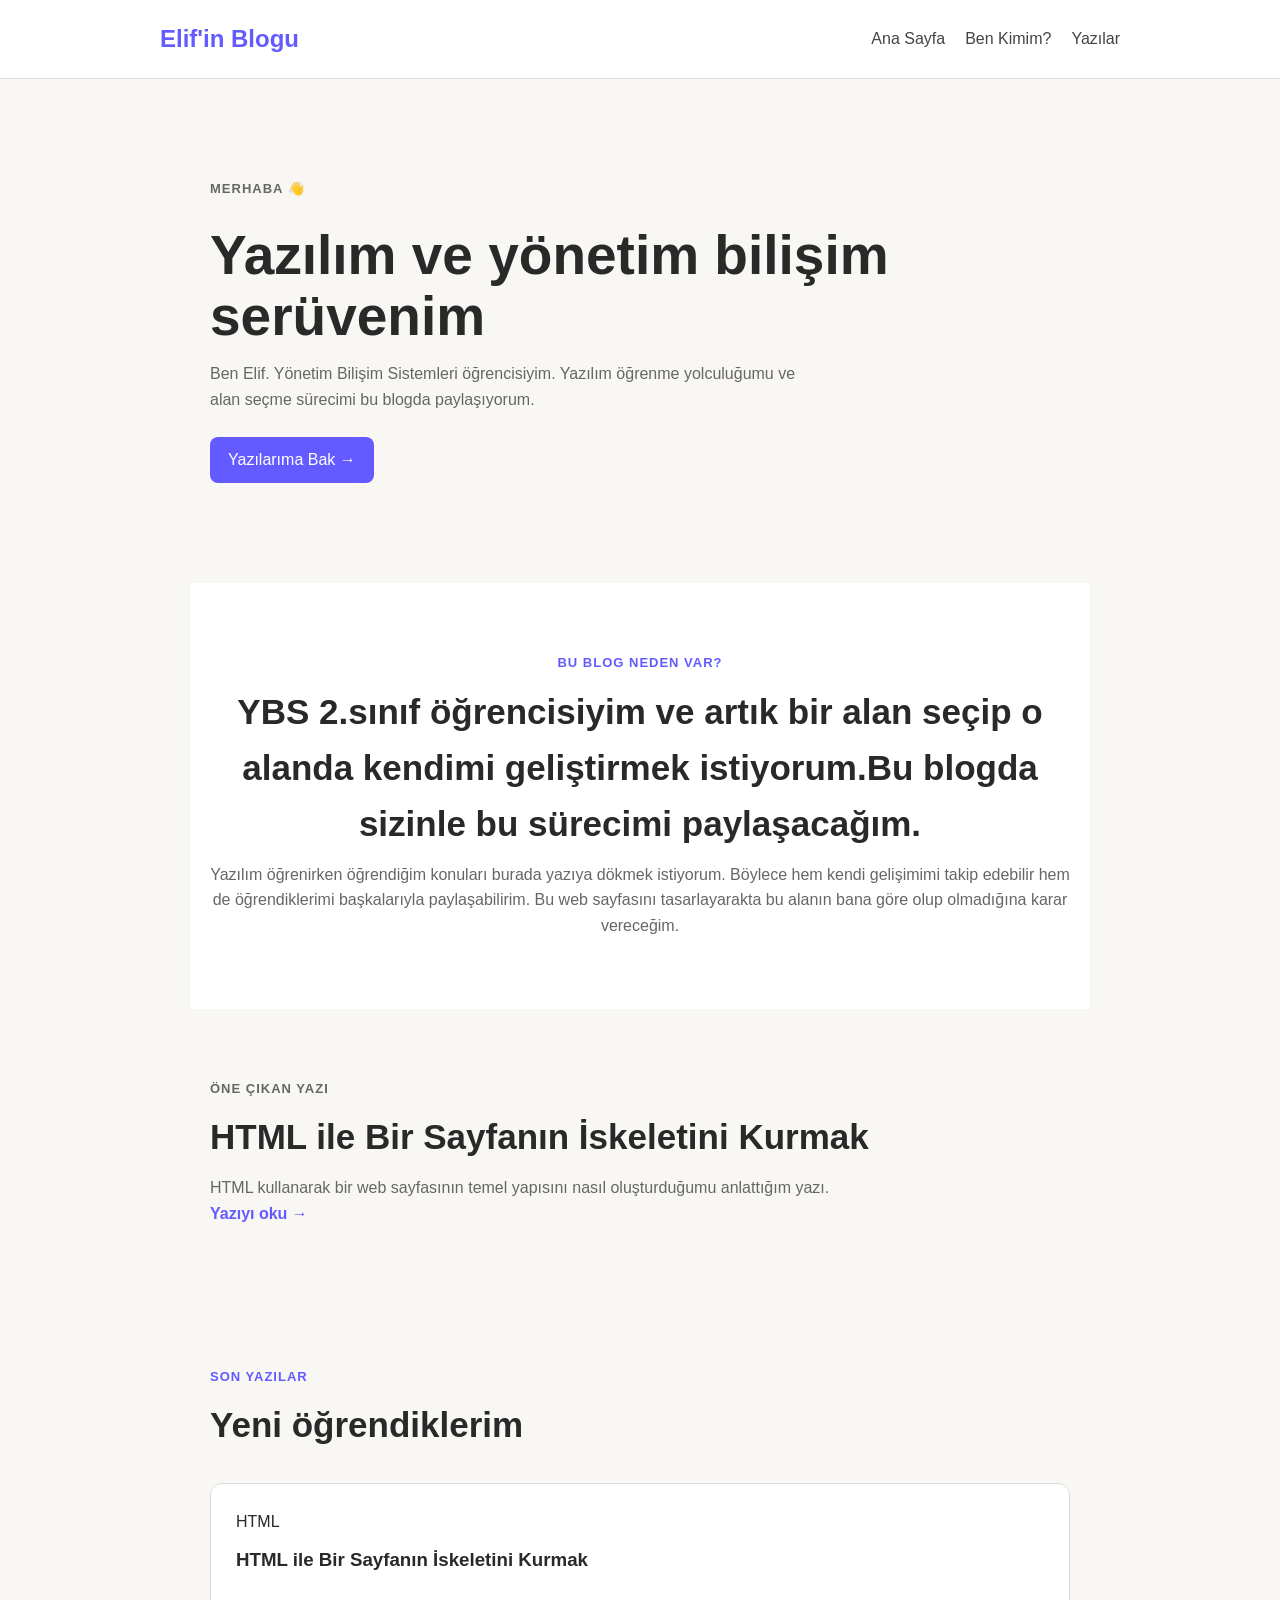
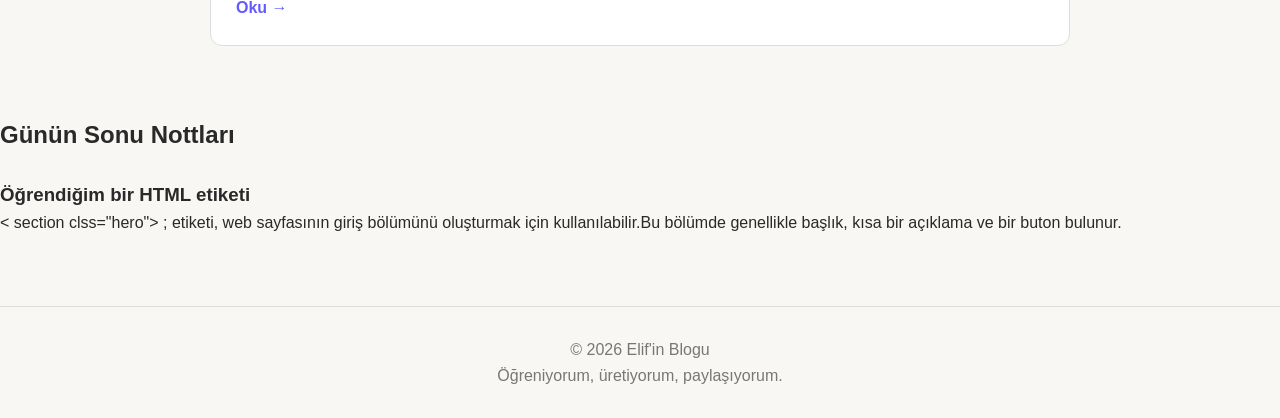
==== index.html @ c8208720 "Blog guncel" ====
<!DOCTYPE html>
<html lang="tr">

<head>
    <meta charset="UTF-8">
    <meta name="viewport" content="width=device-width, initial-scale=1.0">

    <title>Elif'in Blogu</title>

    <link rel="stylesheet" href="style.css">
</head>

<body>

    <header>
        <nav>
            <h2>Elif'in Blogu</h2>

            <div class="menu">
                <a href="index.html">Ana Sayfa</a>
                <a href="hakkimda.html">Ben Kimim?</a>
                <a href="yazilar.html">Yazılar</a>
            </div>
        </nav>
    </header>


    <main>

        <!-- Giriş bölümü -->

        <section class="hero">

            <p class="etiket">MERHABA 👋</p>

            <h1>
                Yazılım ve yönetim bilişim <br>
                serüvenim
                
            </h1>

            <p>
                Ben Elif. Yönetim Bilişim Sistemleri öğrencisiyim.
                Yazılım öğrenme yolculuğumu ve alan seçme sürecimi bu blogda paylaşıyorum.
            </p>

            <a class="buton" href="yazilar.html">
                Yazılarıma Bak →
            </a>

        </section>


        <!-- Blogun amacı -->

        <section class="amac">

            <p class="etiket">BU BLOG NEDEN VAR?</p>

            <h2>YBS 2.sınıf öğrencisiyim ve artık bir alan seçip o alanda kendimi geliştirmek istiyorum.Bu blogda sizinle bu sürecimi paylaşacağım.</h2>

            <p>
                Yazılım öğrenirken öğrendiğim konuları burada
                yazıya dökmek istiyorum. Böylece hem kendi
                gelişimimi takip edebilir hem de öğrendiklerimi
                başkalarıyla paylaşabilirim. Bu web sayfasını tasarlayarakta bu alanın bana göre olup olmadığına karar vereceğim.
          </p>

        </section>


        

        <section class="one-cikan">

            <p class="etiket">ÖNE ÇIKAN YAZI</p>

            <h2>HTML ile Bir Sayfanın İskeletini Kurmak</h2>

            <p>
                HTML kullanarak bir web sayfasının temel yapısını
                nasıl oluşturduğumu anlattığım yazı.
            </p>

            <a href="yazi2.html">Yazıyı oku →</a>

        </section>


        <!-- Son yazılar -->

        <section class="son-yazilar">

            <p class="etiket">SON YAZILAR</p>

            <h2>Yeni öğrendiklerim</h2>

            <div class="kartlar">

                <article class="kart">

                    <p>HTML</p>

                    <h3>
                        HTML ile Bir Sayfanın İskeletini Kurmak
                    </h3>

                    <a href="yazi2.html">Oku →</a>

                </article>
            </div>

        </section>
        <section>
            <h2>Günün Sonu Nottları</h2>
            <br>
            <h3>Öğrendiğim bir HTML etiketi</h3>
            <p>&lt; section clss="hero"&gt ; etiketi, web sayfasının giriş bölümünü oluşturmak için kullanılabilir.Bu bölümde genellikle başlık, kısa bir açıklama ve bir buton bulunur.  </p>

    </main>


    <footer>
        <p>© 2026 Elif'in Blogu</p>
        <p>Öğreniyorum, üretiyorum, paylaşıyorum.</p>    </footer>

</body>
</html>
---- style.css ----
* {
    box-sizing: border-box;
    margin: 0;
    padding: 0;
}

body {
    font-family: Arial, sans-serif;
    background-color: #f8f7f4;
    color: #292929;
    line-height: 1.6;
}


/* MENÜ */

header {
    border-bottom: 1px solid #ddd;
    background-color: #ffffff;
}

nav {
    max-width: 1000px;
    margin: auto;
    padding: 20px;

    display: flex;
    justify-content: space-between;
    align-items: center;
}

nav h2 {
    color: #635bff;
}

.menu {
    display: flex;
    gap: 20px;
}

.menu a {
    text-decoration: none;
    color: #444;
}

.menu a:hover {
    color: #635bff;
}


/* ANA SAYFA */

.hero {
    max-width: 900px;
    margin: auto;
    padding: 100px 20px;
}

.etiket {
    color: #635bff;
    font-size: 13px;
    font-weight: bold;
    letter-spacing: 1px;
}

.hero h1 {
    font-size: 55px;
    line-height: 1.1;
    margin: 15px 0;
}

.hero p {
    max-width: 600px;
    color: #666;
    margin-bottom: 25px;
}

.buton {
    display: inline-block;
    background-color: #635bff;
    color: white;
    padding: 10px 18px;
    border-radius: 8px;
    text-decoration: none;
}


/* BÖLÜMLER */

.amac,
.one-cikan,
.son-yazilar {
    max-width: 900px;
    margin: auto;
    padding: 70px 20px;
}

.amac {
    text-align: center;
    background-color: white;
}

.amac h2,
.one-cikan h2,
.son-yazilar h2 {
    font-size: 35px;
    margin: 10px 0;
}

.amac p:last-child,
.one-cikan p {
    color: #666;
}


/* KARTLAR */

.kartlar {
    display: flex;
    gap: 20px;
    margin-top: 30px;
}

.kart {
    background-color: white;
    border: 1px solid #ddd;
    border-radius: 12px;
    padding: 25px;
    flex: 1;
}

.kart h3 {
    margin: 10px 0 20px;
}

.kart a,
.one-cikan a {
    color: #635bff;
    text-decoration: none;
    font-weight: bold;
}


/* DİĞER SAYFALAR */

.sayfa-baslik {
    text-align: center;
    padding: 80px 20px;
}

.sayfa-baslik h1 {
    font-size: 50px;
    margin: 10px;
}

.sayfa-baslik p:last-child {
    color: #666;
}


/* HAKKIMDA */

.hakkimda {
    max-width: 900px;
    margin: auto;
    padding: 20px;

    display: grid;
    grid-template-columns: 1fr 1fr;
    gap: 20px;
}

.hakkimda article {
    background-color: white;
    padding: 25px;
    border-radius: 12px;
    border: 1px solid #ddd;
}

.hakkimda h2 {
    margin-bottom: 10px;
}

.hakkimda p,
.hakkimda li {
    color: #666;
}


/* YAZILAR */

.yazi-listesi {
    max-width: 900px;
    margin: auto;
    padding: 20px;

    display: grid;
    grid-template-columns: 1fr 1fr;
    gap: 20px;
}

.yazi-karti {
    background-color: white;
    border: 1px solid #ddd;
    border-radius: 12px;
    padding: 25px;
}

.yazi-karti h2 {
    margin: 10px 0;
}

.yazi-karti p:not(.etiket) {
    color: #666;
}

.yazi-karti a {
    display: inline-block;
    margin-top: 15px;
    color: #635bff;
    text-decoration: none;
    font-weight: bold;
}


/* YAZI SAYFASI */

.yazi {
    max-width: 750px;
    margin: auto;
    padding: 80px 20px;
}

.yazi h1 {
    font-size: 50px;
    line-height: 1.2;
    margin: 15px 0;
}

.ozet {
    color: #666;
    font-size: 19px;
    margin-bottom: 50px;
}

.yazi h2 {
    margin-top: 40px;
    margin-bottom: 10px;
}

.yazi p {
    color: #555;
}

pre {
    background-color: #222;
    color: white;
    padding: 20px;
    border-radius: 10px;
    overflow-x: auto;
    margin-top: 20px;
}

.ekran-goruntusu {
    text-align: center;
    margin-top: 20px;
}

.geri-don {
    margin-top: 50px;
}

.geri-don a {
    color: #635bff;
    text-decoration: none;
    font-weight: bold;
}


/* FOOTER */

footer {
    border-top: 1px solid #ddd;
    margin-top: 70px;
    padding: 30px;
    text-align: center;
    color: #777;
}


/* TELEFON */

@media (max-width: 700px) {

    nav {
        flex-direction: column;
        gap: 15px;
    }

    .menu {
        flex-wrap: wrap;
        justify-content: center;
    }

    .hero h1 {
        font-size: 40px;
    }

    .kartlar {
        flex-direction: column;
    }

    .hakkimda,
    .yazi-listesi {
        grid-template-columns: 1fr;
    }

    .yazi h1 {
        font-size: 38px;
    }
}
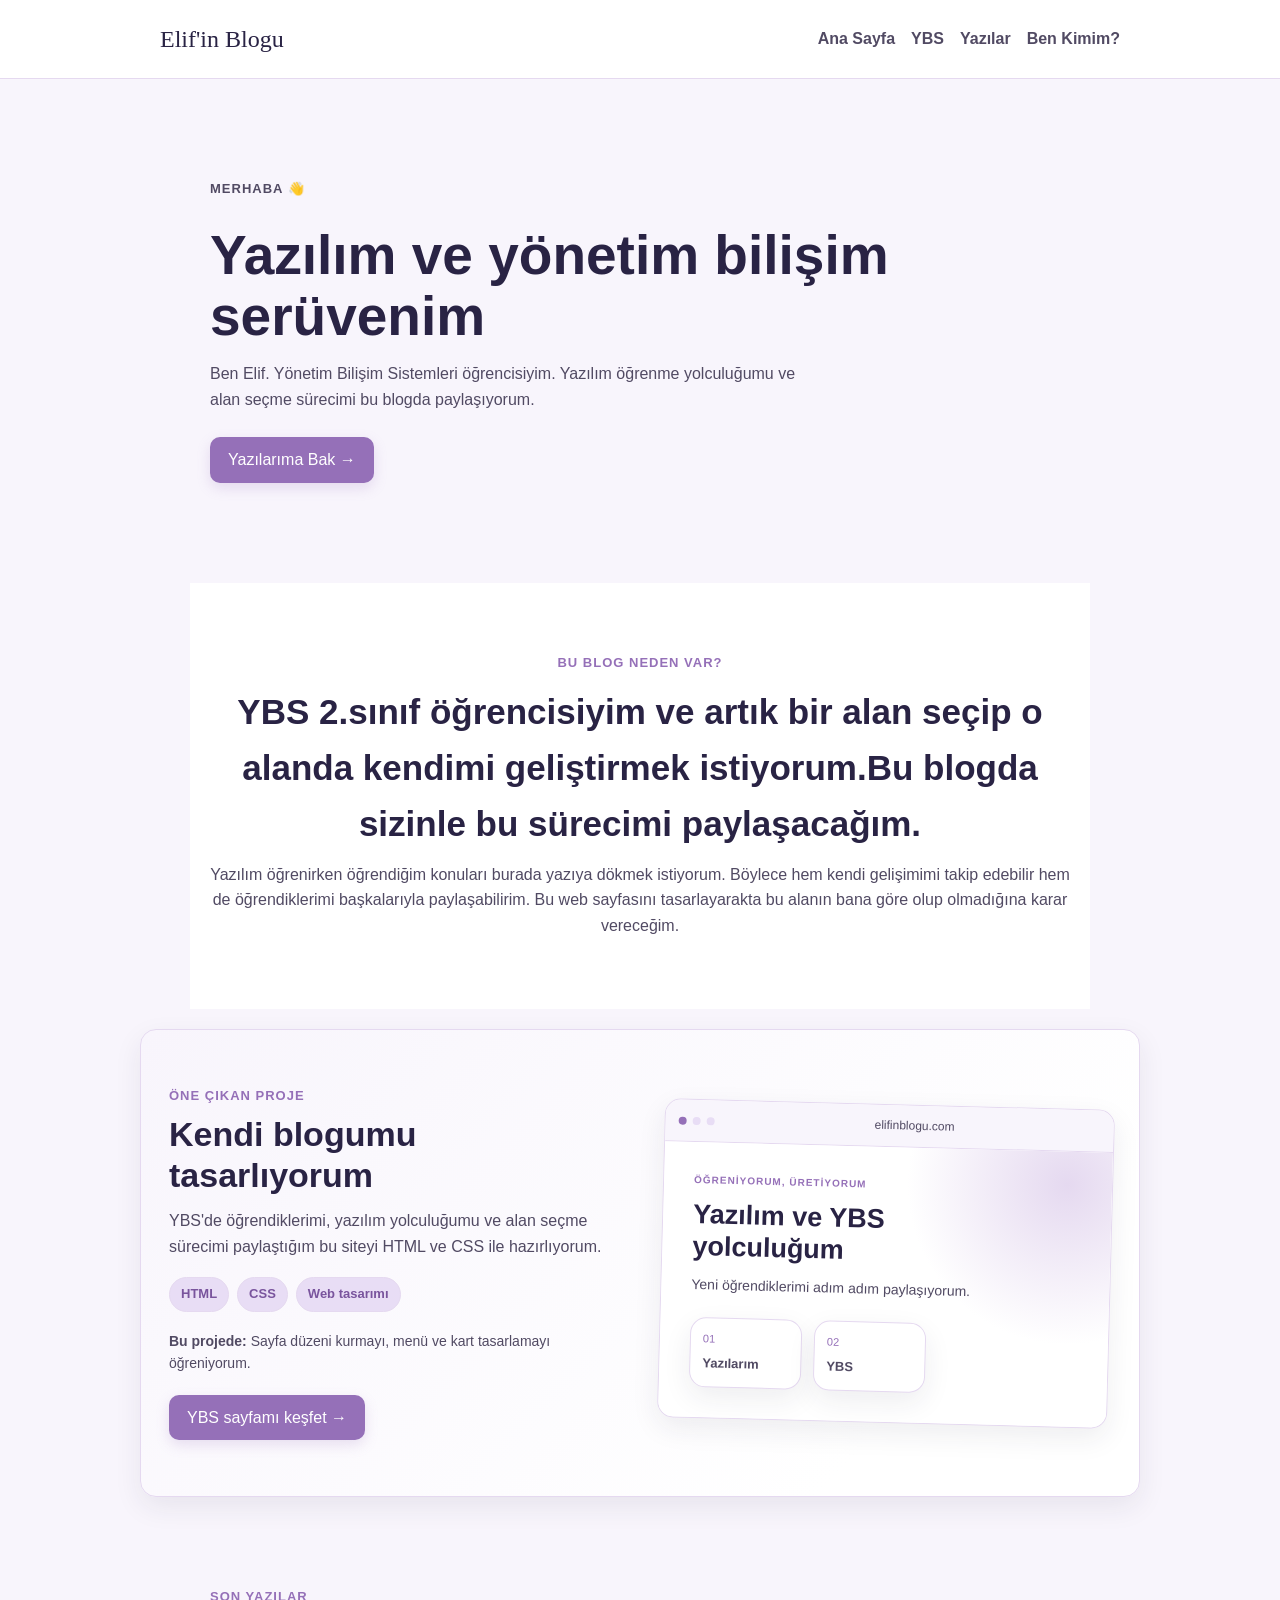
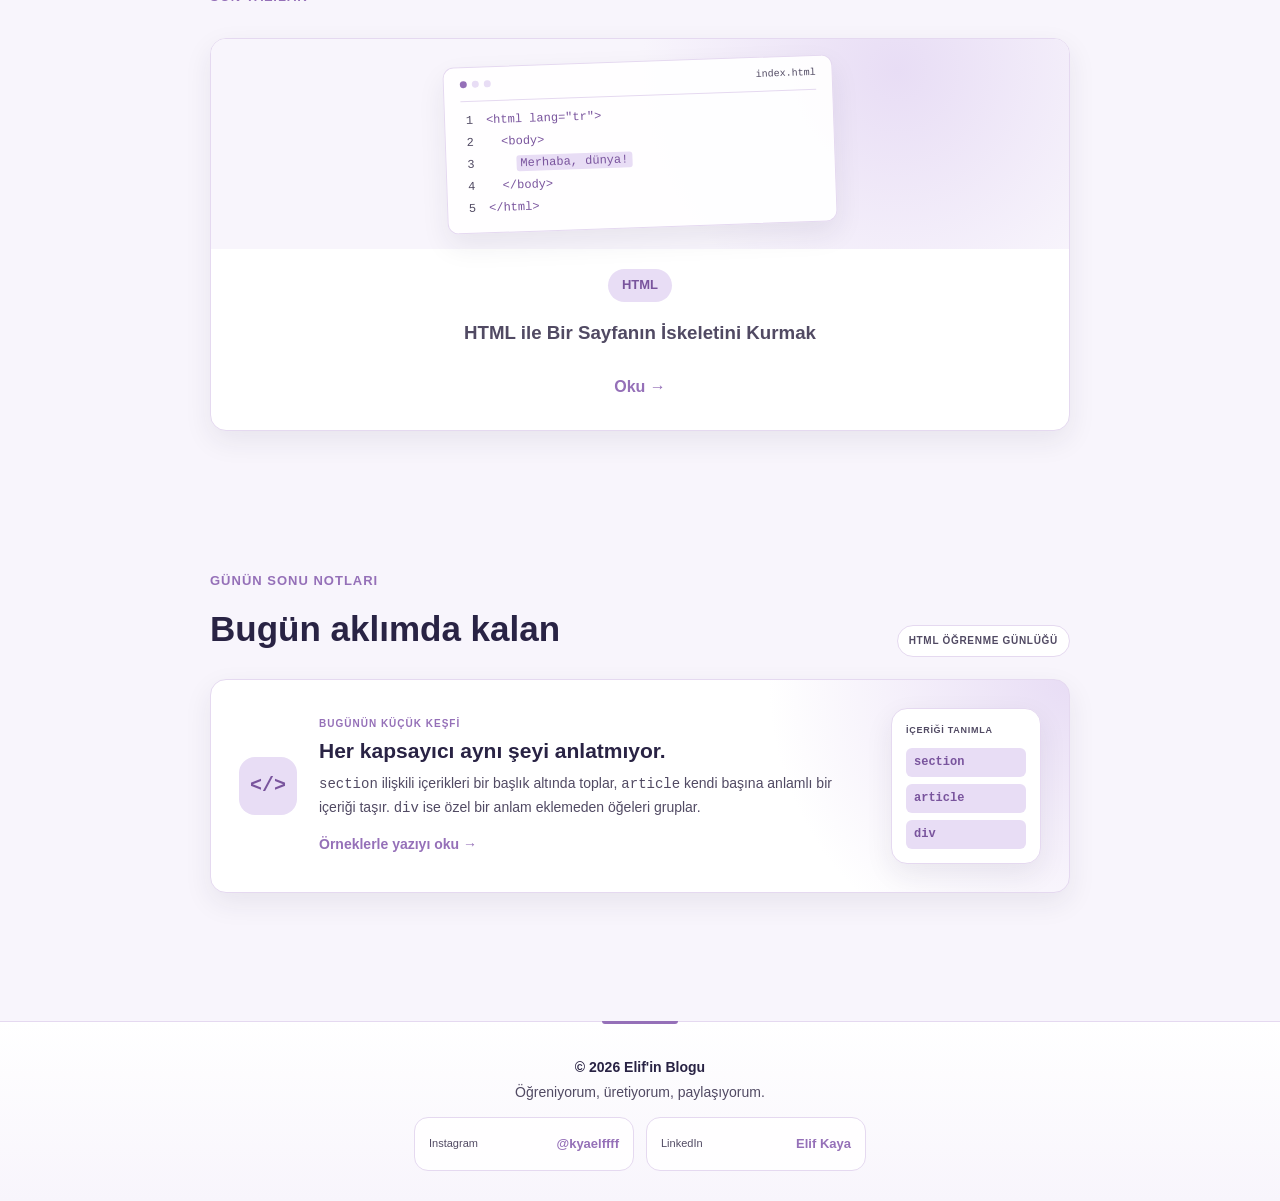
==== commit b74daf76: "Blog tasarımım güncel" ====
--- a/index.html
+++ b/index.html
@@ -1,4 +1,4 @@
-<!DOCTYPE html>
+﻿<!DOCTYPE html>
 <html lang="tr">
 
 <head>
@@ -9,30 +9,26 @@
 
     <link rel="stylesheet" href="style.css">
 </head>
-
 <body>
 
     <header>
         <nav>
-            <h2>Elif'in Blogu</h2>
+            <h2 class="site-title"><a href="index.html">Elif'in Blogu</a></h2>
 
             <div class="menu">
-                <a href="index.html">Ana Sayfa</a>
-                <a href="hakkimda.html">Ben Kimim?</a>
-                <a href="yazilar.html">Yazılar</a>
-            </div>
+    <a href="index.html">Ana Sayfa</a>
+    <a href="ybs.html">YBS</a>
+    <a href="yazilar.html">Yazılar</a>
+    <a href="hakkimda.html">Ben Kimim?</a>
+</div>
         </nav>
     </header>
-
-
     <main>
 
         <!-- Giriş bölümü -->
 
         <section class="hero">
-
             <p class="etiket">MERHABA 👋</p>
-
             <h1>
                 Yazılım ve yönetim bilişim <br>
                 serüvenim
@@ -68,61 +64,114 @@
 
         </section>
 
+        <section class="proje-vitrin" id="projeler">
+            <div class="proje-aciklama">
+                <p class="etiket">ÖNE ÇIKAN PROJE</p>
+                <h2>Kendi blogumu tasarlıyorum</h2>
+                <p>YBS'de öğrendiklerimi, yazılım yolculuğumu ve alan seçme sürecimi paylaştığım bu siteyi HTML ve CSS ile hazırlıyorum.</p>
+                <div class="proje-etiketleri" aria-label="Kullanılan teknolojiler">
+                    <span>HTML</span>
+                    <span>CSS</span>
+                    <span>Web tasarımı</span>
+                </div>
+                <p class="proje-notu"><strong>Bu projede:</strong> Sayfa düzeni kurmayı, menü ve kart tasarlamayı öğreniyorum.</p>
+                <a class="buton" href="ybs.html">YBS sayfamı keşfet →</a>
+            </div>
 
-        
-
-        <section class="one-cikan">
-
-            <p class="etiket">ÖNE ÇIKAN YAZI</p>
-
-            <h2>HTML ile Bir Sayfanın İskeletini Kurmak</h2>
-
-            <p>
-                HTML kullanarak bir web sayfasının temel yapısını
-                nasıl oluşturduğumu anlattığım yazı.
-            </p>
-
-            <a href="yazi2.html">Yazıyı oku →</a>
-
+            <div class="proje-onizleme" aria-label="Blog sitesinin temsili önizlemesi">
+                <div class="onizleme-ust">
+                    <span></span><span></span><span></span>
+                    <p>elifinblogu.com</p>
+                </div>
+                <div class="onizleme-icerik">
+                    <p class="onizleme-etiket">ÖĞRENİYORUM, ÜRETİYORUM</p>
+                    <h3>Yazılım ve YBS yolculuğum</h3>
+                    <p>Yeni öğrendiklerimi adım adım paylaşıyorum.</p>
+                    <div class="onizleme-kartlar">
+                        <div><span>01</span><strong>Yazılarım</strong></div>
+                        <div><span>02</span><strong>YBS</strong></div>
+                    </div>
+                </div>
+            </div>
         </section>
 
 
+        
         <!-- Son yazılar -->
 
         <section class="son-yazilar">
 
             <p class="etiket">SON YAZILAR</p>
 
-            <h2>Yeni öğrendiklerim</h2>
-
             <div class="kartlar">
 
                 <article class="kart">
 
-                    <p>HTML</p>
+                    <div class="kart-kapak" aria-hidden="true">
+                        <div class="kod-penceresi">
+                            <div class="kod-pencere-noktalar"><i></i><i></i><i></i><span>index.html</span></div>
+                            <div class="kod-satiri"><b>1</b><code><em>&lt;html</em> lang=<strong>"tr"</strong><em>&gt;</em></code></div>
+                            <div class="kod-satiri"><b>2</b><code>&nbsp;&nbsp;<em>&lt;body&gt;</em></code></div>
+                            <div class="kod-satiri"><b>3</b><code>&nbsp;&nbsp;&nbsp;&nbsp;<mark>Merhaba, dünya!</mark></code></div>
+                            <div class="kod-satiri"><b>4</b><code>&nbsp;&nbsp;<em>&lt;/body&gt;</em></code></div>
+                            <div class="kod-satiri"><b>5</b><code><em>&lt;/html&gt;</em></code></div>
+                        </div>
+                    </div>
 
-                    <h3>
-                        HTML ile Bir Sayfanın İskeletini Kurmak
-                    </h3>
+                    <div class="kart-icerik">
+                        <p class="kart-etiket"><strong>HTML</strong></p>
 
-                    <a href="yazi2.html">Oku →</a>
+                        <h3>
+                            HTML ile Bir Sayfanın İskeletini Kurmak
+                        </h3>
+
+                        <a href="yazi2.html">Oku →</a>
+                    </div>
 
                 </article>
             </div>
 
         </section>
-        <section>
-            <h2>Günün Sonu Nottları</h2>
-            <br>
-            <h3>Öğrendiğim bir HTML etiketi</h3>
-            <p>&lt; section clss="hero"&gt ; etiketi, web sayfasının giriş bölümünü oluşturmak için kullanılabilir.Bu bölümde genellikle başlık, kısa bir açıklama ve bir buton bulunur.  </p>
+        <section class="son-yazilar gun-sonu">
+            <div class="gun-notu-baslik">
+                <div>
+                    <p class="etiket">GÜNÜN SONU NOTLARI</p>
+                    <h2>Bugün aklımda kalan</h2>
+                </div>
+                <span class="not-tarih">HTML ÖĞRENME GÜNLÜĞÜ</span>
+            </div>
+
+            <article class="gun-notu-karti">
+                <div class="not-simge" aria-hidden="true">&lt;/&gt;</div>
+                <div class="not-icerik">
+                    <p class="not-konu">BUGÜNÜN KÜÇÜK KEŞFİ</p>
+                    <h3>Her kapsayıcı aynı şeyi anlatmıyor.</h3>
+                    <p><code>section</code> ilişkili içerikleri bir başlık altında toplar, <code>article</code> kendi başına anlamlı bir içeriği taşır. <code>div</code> ise özel bir anlam eklemeden öğeleri gruplar.</p>
+                    <a href="etiketler.html">Örneklerle yazıyı oku <span aria-hidden="true">→</span></a>
+                </div>
+                <div class="not-mini-ornek" aria-label="Bugünkü notun kısa özeti">
+                    <span>İÇERİĞİ TANIMLA</span>
+                    <b>section</b>
+                    <b>article</b>
+                    <b>div</b>
+                </div>
+            </article>
+        </section>
 
     </main>
 
 
     <footer>
         <p>© 2026 Elif'in Blogu</p>
-        <p>Öğreniyorum, üretiyorum, paylaşıyorum.</p>    </footer>
+        <p>Öğreniyorum, üretiyorum, paylaşıyorum.</p>
+        <p><a href="https://www.instagram.com/kyaelffff/" target="_blank" rel="noopener noreferrer"><span>Instagram</span><strong>@kyaelffff</strong></a></p>
+        <p><a href="https://www.linkedin.com/in/elif-kaya-b58777379" target="_blank" rel="noopener noreferrer"><span>LinkedIn</span><strong>Elif Kaya</strong></a></p>
+    </footer>
 
 </body>
-</html>+</html>
+
+
+
+
+
--- a/style.css
+++ b/style.css
@@ -1,4 +1,4 @@
-* {
+﻿* {
     box-sizing: border-box;
     margin: 0;
     padding: 0;
@@ -6,8 +6,8 @@
 
 body {
     font-family: Arial, sans-serif;
-    background-color: #f8f7f4;
-    color: #292929;
+    background-color: #F8F5FC;
+    color: #514A63;
     line-height: 1.6;
 }
 
@@ -15,7 +15,7 @@
 /* MENÜ */
 
 header {
-    border-bottom: 1px solid #ddd;
+    border-bottom: 1px solid #E5D9F0;
     background-color: #ffffff;
 }
 
@@ -30,7 +30,32 @@
 }
 
 nav h2 {
-    color: #635bff;
+    color: #9570B8;
+}
+
+.site-title {
+    flex: 0 0 auto;
+    font-family: Georgia, "Times New Roman", serif;
+    font-size: 24px;
+    font-weight: 500;
+    letter-spacing: 0;
+}
+
+.site-title a {
+    display: inline;
+    color: inherit;
+    text-decoration: none;
+    transition: color .2s ease;
+}
+
+.site-title a::before {
+    content: none;
+}
+
+.site-title a:hover,
+.site-title a:focus-visible {
+    color: #9570B8;
+    text-decoration: none;
 }
 
 .menu {
@@ -40,11 +65,12 @@
 
 .menu a {
     text-decoration: none;
-    color: #444;
+    color: #514A63;
+    font-weight: 700;
 }
 
 .menu a:hover {
-    color: #635bff;
+    color: #9570B8;
 }
 
 
@@ -57,7 +83,7 @@
 }
 
 .etiket {
-    color: #635bff;
+    color: #9570B8;
     font-size: 13px;
     font-weight: bold;
     letter-spacing: 1px;
@@ -71,13 +97,13 @@
 
 .hero p {
     max-width: 600px;
-    color: #666;
+    color: #514A63;
     margin-bottom: 25px;
 }
 
 .buton {
     display: inline-block;
-    background-color: #635bff;
+    background-color: #9570B8;
     color: white;
     padding: 10px 18px;
     border-radius: 8px;
@@ -109,7 +135,7 @@
 
 .amac p:last-child,
 .one-cikan p {
-    color: #666;
+    color: #514A63;
 }
 
 
@@ -123,21 +149,366 @@
 
 .kart {
     background-color: white;
-    border: 1px solid #ddd;
+    border: 1px solid #E5D9F0;
     border-radius: 12px;
-    padding: 25px;
+    padding: 0;
     flex: 1;
+    overflow: hidden;
+}
+
+.kart-kapak {
+    display: grid;
+    width: 100%;
+    height: 210px;
+    place-items: center;
+    padding: 20px;
+    box-sizing: border-box;
+    background: radial-gradient(circle at 80% 15%, #E8DDF5 0, transparent 34%), linear-gradient(135deg, #E8DDF5, #E8DDF5);
+}
+
+.kod-penceresi {
+    width: min(100%, 390px);
+    padding: 0 16px 13px;
+    border: 1px solid rgba(149, 112, 184, .16);
+    border-radius: 11px;
+    background: rgba(255, 255, 255, .94);
+    box-shadow: 0 12px 28px rgba(41, 35, 68, .13);
+    transform: rotate(-2deg);
+}
+
+.kod-pencere-noktalar {
+    display: flex;
+    align-items: center;
+    gap: 5px;
+    height: 34px;
+    border-bottom: 1px solid #E5D9F0;
+    margin-bottom: 8px;
+}
+
+.kod-pencere-noktalar i {
+    width: 7px;
+    height: 7px;
+    border-radius: 50%;
+    background: #9570B8;
+}
+
+.kod-pencere-noktalar i:nth-child(2) { background: #E8DDF5; }
+.kod-pencere-noktalar i:nth-child(3) { background: #E8DDF5; }
+
+.kod-pencere-noktalar span {
+    margin-left: auto;
+    color: #514A63;
+    font: 10px/1.2 monospace;
+}
+
+.kod-satiri {
+    display: flex;
+    gap: 13px;
+    min-height: 22px;
+    align-items: center;
+    font: 12px/1.4 monospace;
+}
+
+.kod-satiri b {
+    width: 12px;
+    color: #514A63;
+    text-align: right;
+    font-weight: 400;
+}
+
+.kod-satiri code { color: #514A63; }
+.kod-satiri em { color: #79549D; font-style: normal; }
+.kod-satiri strong { color: #79549D; font-weight: 500; }
+.kod-satiri mark { color: #79549D; background: #E8DDF5; border-radius: 3px; padding: 1px 4px; }
+
+.kart-icerik {
+    padding: 20px 30px 30px;
+    text-align: center;
+}
+
+.kart-etiket {
+    width: fit-content;
+    margin: 0 auto 16px;
+    padding: 6px 14px;
+    border-radius: 999px;
+    background: #E8DDF5;
+    color: #9570B8;
+    font-size: 13px;
 }
 
 .kart h3 {
     margin: 10px 0 20px;
 }
 
+.kart-icerik h3 {
+    margin: 18px 0 28px;
+    line-height: 1.4;
+}
+
+.kart-icerik a {
+    display: inline-block;
+}
+
 .kart a,
 .one-cikan a {
-    color: #635bff;
+    color: #9570B8;
     text-decoration: none;
     font-weight: bold;
+}
+
+.proje-vitrin {
+    max-width: 1000px;
+    margin: 20px auto;
+    padding: 56px 28px;
+    display: grid;
+    grid-template-columns: 1fr 1fr;
+    align-items: center;
+    gap: 42px;
+    border: 1px solid #E5D9F0;
+    border-radius: 22px;
+    background: linear-gradient(135deg, #E8DDF5 0%, #fff 72%);
+}
+
+.gun-notu-baslik {
+    display: flex;
+    align-items: end;
+    justify-content: space-between;
+    gap: 16px;
+    margin-bottom: 22px;
+}
+
+.gun-notu-baslik h2 {
+    margin-bottom: 0;
+}
+
+.not-tarih {
+    padding: 7px 11px;
+    border: 1px solid #E5D9F0;
+    border-radius: 999px;
+    background: #fff;
+    color: #514A63;
+    font-size: 10px;
+    font-weight: bold;
+    letter-spacing: .07em;
+}
+
+.gun-notu-karti {
+    position: relative;
+    display: grid;
+    grid-template-columns: 58px minmax(0, 1fr) 150px;
+    align-items: center;
+    gap: 22px;
+    padding: 28px;
+    overflow: hidden;
+    border: 1px solid #E5D9F0;
+    border-radius: 20px;
+    background: radial-gradient(circle at 100% 0, #E8DDF5 0, transparent 34%), #fff;
+    box-shadow: 0 14px 35px rgba(41, 35, 68, .08);
+}
+
+.not-simge {
+    width: 58px;
+    height: 58px;
+    display: grid;
+    place-items: center;
+    border-radius: 16px;
+    background: #E8DDF5;
+    color: #9570B8;
+    font-family: Consolas, "Courier New", monospace;
+    font-size: 20px;
+    font-weight: bold;
+}
+
+.not-konu {
+    margin-bottom: 5px;
+    color: #9570B8;
+    font-size: 10px;
+    font-weight: bold;
+    letter-spacing: .1em;
+}
+
+.not-icerik h3 {
+    margin-bottom: 8px;
+    color: #292344;
+    font-size: 21px;
+    line-height: 1.3;
+}
+
+.not-icerik > p:not(.not-konu) {
+    color: #514A63;
+    font-size: 14px;
+}
+
+.not-icerik a {
+    display: inline-block;
+    margin-top: 14px;
+    color: #9570B8;
+    font-size: 14px;
+    font-weight: bold;
+    text-decoration: none;
+}
+
+.not-icerik a:hover,
+.not-icerik a:focus-visible {
+    text-decoration: underline;
+}
+
+.not-mini-ornek {
+    display: grid;
+    gap: 7px;
+    padding: 14px;
+    border: 1px solid #E5D9F0;
+    border-radius: 13px;
+    background: rgba(255, 255, 255, .8);
+}
+
+.not-mini-ornek span {
+    margin-bottom: 3px;
+    color: #514A63;
+    font-size: 9px;
+    font-weight: bold;
+    letter-spacing: .08em;
+}
+
+.not-mini-ornek b {
+    padding: 5px 8px;
+    border-radius: 6px;
+    background: #E8DDF5;
+    color: #9570B8;
+    font-family: Consolas, "Courier New", monospace;
+    font-size: 12px;
+}
+
+.proje-aciklama h2 {
+    margin: 8px 0 12px;
+    font-size: 34px;
+    line-height: 1.2;
+}
+
+.proje-aciklama > p:not(.etiket) {
+    margin-bottom: 16px;
+    color: #514A63;
+}
+
+.proje-etiketleri {
+    display: flex;
+    flex-wrap: wrap;
+    gap: 8px;
+    margin: 18px 0;
+}
+
+.proje-etiketleri span {
+    padding: 6px 11px;
+    border: 1px solid #E5D9F0;
+    border-radius: 999px;
+    background: #fff;
+    color: #9570B8;
+    font-size: 13px;
+    font-weight: bold;
+}
+
+.proje-aciklama .proje-notu {
+    font-size: 14px;
+}
+
+.proje-vitrin .buton {
+    margin-top: 4px;
+}
+
+.proje-onizleme {
+    overflow: hidden;
+    border: 1px solid #E5D9F0;
+    border-radius: 16px;
+    background: #fff;
+    box-shadow: 0 20px 45px rgba(41, 35, 68, .16);
+    transform: rotate(1.5deg);
+}
+
+.onizleme-ust {
+    height: 42px;
+    padding: 0 13px;
+    display: flex;
+    align-items: center;
+    gap: 6px;
+    border-bottom: 1px solid #E5D9F0;
+    background: #F8F5FC;
+}
+
+.onizleme-ust span {
+    width: 8px;
+    height: 8px;
+    border-radius: 50%;
+    background: #E8DDF5;
+}
+
+.onizleme-ust span:first-child {
+    background: #9570B8;
+}
+
+.onizleme-ust span:nth-child(2) {
+    background: #E8DDF5;
+}
+
+.onizleme-ust span:nth-child(3) {
+    background: #E8DDF5;
+}
+
+.onizleme-ust p {
+    flex: 1;
+    margin-left: 8px;
+    color: #514A63;
+    font-size: 12px;
+    text-align: center;
+}
+
+.onizleme-icerik {
+    min-height: 260px;
+    padding: 30px;
+    background: radial-gradient(circle at 90% 12%, #E5D9F0 0, transparent 34%), #fff;
+}
+
+.onizleme-etiket {
+    color: #9570B8;
+    font-size: 10px;
+    font-weight: bold;
+    letter-spacing: 1px;
+}
+
+.onizleme-icerik h3 {
+    max-width: 280px;
+    margin: 10px 0;
+    font-size: 27px;
+    line-height: 1.2;
+}
+
+.onizleme-icerik > p:not(.onizleme-etiket) {
+    color: #514A63;
+    font-size: 14px;
+}
+
+.onizleme-kartlar {
+    display: flex;
+    gap: 12px;
+    margin-top: 22px;
+}
+
+.onizleme-kartlar div {
+    min-width: 112px;
+    padding: 12px;
+    display: grid;
+    gap: 5px;
+    border: 1px solid #E5D9F0;
+    border-radius: 10px;
+    background: rgba(255, 255, 255, .88);
+}
+
+.onizleme-kartlar span {
+    color: #9570B8;
+    font-size: 11px;
+}
+
+.onizleme-kartlar strong {
+    font-size: 13px;
 }
 
 
@@ -154,7 +525,7 @@
 }
 
 .sayfa-baslik p:last-child {
-    color: #666;
+    color: #514A63;
 }
 
 
@@ -174,7 +545,24 @@
     background-color: white;
     padding: 25px;
     border-radius: 12px;
-    border: 1px solid #ddd;
+    border: 1px solid #E5D9F0;
+}
+
+.hakkimda .profil-karti {
+    grid-column: 1 / -1;
+    display: flex;
+    align-items: center;
+    gap: 28px;
+}
+
+.profil-foto {
+    width: 190px;
+    height: 190px;
+    flex: 0 0 190px;
+    object-fit: cover;
+    object-position: center 35%;
+    border-radius: 50%;
+    border: 5px solid #E8DDF5;
 }
 
 .hakkimda h2 {
@@ -183,7 +571,178 @@
 
 .hakkimda p,
 .hakkimda li {
-    color: #666;
+    color: #514A63;
+}
+
+.ybs-icerik {
+    max-width: 900px;
+    margin: auto;
+    padding: 20px;
+}
+
+.ybs-karti {
+    background-color: white;
+    padding: 25px;
+    border-radius: 12px;
+    border: 1px solid #E5D9F0;
+    margin-bottom: 20px;
+}
+
+.ybs-karti h2 {
+    margin-bottom: 12px;
+}
+
+.ybs-karti p {
+    color: #514A63;
+}
+
+.ybs-karti .ybs-kaynak {
+    margin-top: 18px;
+    font-size: 14px;
+}
+
+.ybs-kariyer-alanlari > h2:not(:first-child) {
+    margin-top: 32px;
+}
+
+.ybs-kariyer-alani {
+    padding: 15px 0;
+    border-bottom: 1px solid #E5D9F0;
+}
+
+.ybs-kariyer-alani:last-child {
+    border-bottom: 0;
+}
+
+.ybs-kariyer-alani h3 {
+    margin-bottom: 5px;
+    font-size: 17px;
+}
+
+.ybs-alan-icerik {
+    display: grid;
+    grid-template-columns: minmax(0, 1fr) 120px;
+    align-items: center;
+    gap: 16px;
+}
+
+.ybs-alan-gorseli {
+    display: block;
+    width: 120px;
+    height: 120px;
+    object-fit: cover;
+    border-radius: 8px;
+}
+
+.ybs-kariyer-alani p {
+    color: #514A63;
+}
+
+.ybs-kariyer-alanlari {
+    display: grid;
+    grid-template-columns: repeat(2, minmax(0, 1fr));
+    gap: 14px;
+    padding: 28px;
+    border: 0;
+    background: transparent;
+}
+
+.ybs-kariyer-alanlari > h2,
+.ybs-kategori-nav {
+    grid-column: 1 / -1;
+}
+
+.ybs-kariyer-alanlari > h2 {
+    margin: 20px 0 2px;
+    padding-left: 12px;
+    border-left: 4px solid #9570B8;
+}
+
+.ybs-kategori-nav {
+    width: 100%;
+    max-width: none;
+    margin: 0 0 8px;
+    padding: 0;
+    justify-content: flex-start;
+    flex-wrap: wrap;
+}
+
+.ybs-kategori-nav a {
+    padding: 9px 14px;
+    border: 1px solid #E5D9F0;
+    border-radius: 999px;
+    background: #fff;
+    color: #9570B8;
+    font-size: 14px;
+    font-weight: bold;
+    text-decoration: none;
+    transition: background-color .2s ease, transform .2s ease;
+}
+
+.ybs-kategori-nav a:hover {
+    background: #E8DDF5;
+    transform: translateY(-2px);
+}
+
+.ybs-kariyer-alani {
+    min-width: 0;
+    margin: 0;
+    padding: 18px;
+    border: 1px solid #E5D9F0;
+    border-radius: 14px;
+    background: #fff;
+    box-shadow: 0 5px 18px rgba(41, 35, 68, .05);
+    transition: transform .2s ease, box-shadow .2s ease;
+}
+
+.ybs-kariyer-alani:hover {
+    transform: translateY(-4px);
+    box-shadow: 0 12px 26px rgba(41, 35, 68, .12);
+}
+
+.ybs-kariyer-alani h3 {
+    color: #292344;
+    line-height: 1.35;
+}
+
+.ybs-alan-icerik {
+    grid-template-columns: minmax(0, 1fr) 88px;
+    gap: 12px;
+}
+
+.ybs-alan-gorseli {
+    width: 88px;
+    height: 88px;
+    border-radius: 12px;
+}
+
+@media (max-width: 420px) {
+    .ybs-kariyer-alanlari {
+        padding: 12px;
+        gap: 12px;
+    }
+
+    .ybs-alan-icerik {
+        grid-template-columns: minmax(0, 1fr) 64px;
+    }
+
+    .ybs-alan-gorseli {
+        width: 64px;
+        height: 64px;
+    }
+}
+
+@media (max-width: 700px) {
+    .ybs-kariyer-alanlari {
+        grid-template-columns: 1fr;
+    }
+}
+
+@media (prefers-reduced-motion: reduce) {
+    .ybs-kategori-nav a,
+    .ybs-kariyer-alani {
+        transition: none;
+    }
 }
 
 
@@ -201,7 +760,7 @@
 
 .yazi-karti {
     background-color: white;
-    border: 1px solid #ddd;
+    border: 1px solid #E5D9F0;
     border-radius: 12px;
     padding: 25px;
 }
@@ -211,13 +770,13 @@
 }
 
 .yazi-karti p:not(.etiket) {
-    color: #666;
+    color: #514A63;
 }
 
 .yazi-karti a {
     display: inline-block;
     margin-top: 15px;
-    color: #635bff;
+    color: #9570B8;
     text-decoration: none;
     font-weight: bold;
 }
@@ -225,7 +784,61 @@
 
 /* YAZI SAYFASI */
 
+.yazi-sayfasi {
+    position: relative;
+    overflow: hidden;
+}
+
+.yazi-arkaplan-kodlari {
+    position: absolute;
+    inset: 0;
+    max-width: 1120px;
+    margin: auto;
+    pointer-events: none;
+    color: #9570B8;
+    opacity: .32;
+}
+
+.yazi-arkaplan-kodlari span {
+    position: absolute;
+    font: 13px/1.2 monospace;
+    white-space: nowrap;
+}
+
+.yazi-arkaplan-kodlari span:nth-child(1) { top: 8%; left: 3%; transform: rotate(-8deg); }
+.yazi-arkaplan-kodlari span:nth-child(2) { top: 16%; right: 2%; transform: rotate(7deg); }
+.yazi-arkaplan-kodlari span:nth-child(3) { top: 30%; left: 1%; transform: rotate(5deg); }
+.yazi-arkaplan-kodlari span:nth-child(4) { top: 39%; right: 1%; transform: rotate(-7deg); }
+.yazi-arkaplan-kodlari span:nth-child(5) { top: 52%; left: 3%; transform: rotate(-5deg); }
+.yazi-arkaplan-kodlari span:nth-child(6) { top: 63%; right: 2%; transform: rotate(8deg); }
+.yazi-arkaplan-kodlari span:nth-child(7) { top: 76%; left: 1%; transform: rotate(6deg); }
+.yazi-arkaplan-kodlari span:nth-child(8) { top: 88%; right: 3%; transform: rotate(-6deg); }
+.yazi-arkaplan-kodlari span:nth-child(9) { top: 23%; left: 6%; transform: rotate(-4deg); }
+.yazi-arkaplan-kodlari span:nth-child(10) { top: 47%; right: 5%; transform: rotate(5deg); }
+.yazi-arkaplan-kodlari span:nth-child(11) { top: 70%; right: 4%; transform: rotate(-4deg); }
+.yazi-arkaplan-kodlari span:nth-child(12) { top: 94%; left: 5%; transform: rotate(5deg); }
+.yazi-arkaplan-kodlari span:nth-child(13) { top: 13%; left: 12%; transform: rotate(4deg); }
+.yazi-arkaplan-kodlari span:nth-child(14) { top: 26%; right: 11%; transform: rotate(-5deg); }
+.yazi-arkaplan-kodlari span:nth-child(15) { top: 44%; left: 10%; transform: rotate(-4deg); }
+.yazi-arkaplan-kodlari span:nth-child(16) { top: 58%; right: 10%; transform: rotate(5deg); }
+.yazi-arkaplan-kodlari span:nth-child(17) { top: 82%; left: 11%; transform: rotate(4deg); }
+.yazi-arkaplan-kodlari span:nth-child(18) { top: 79%; right: 10%; transform: rotate(-4deg); }
+
+@media (max-width: 900px) {
+    .yazi-arkaplan-kodlari {
+        opacity: .2;
+    }
+}
+
+@media (max-width: 700px) {
+    .yazi-arkaplan-kodlari {
+        display: none;
+    }
+}
+
 .yazi {
+    position: relative;
+    z-index: 1;
     max-width: 750px;
     margin: auto;
     padding: 80px 20px;
@@ -238,7 +851,7 @@
 }
 
 .ozet {
-    color: #666;
+    color: #514A63;
     font-size: 19px;
     margin-bottom: 50px;
 }
@@ -249,16 +862,205 @@
 }
 
 .yazi p {
-    color: #555;
+    color: #514A63;
 }
 
 pre {
-    background-color: #222;
-    color: white;
-    padding: 20px;
-    border-radius: 10px;
+    position: relative;
+    margin: 24px 0;
+    padding: 50px 22px 22px;
     overflow-x: auto;
-    margin-top: 20px;
+    border: 1px solid #292344;
+    border-radius: 14px;
+    background: linear-gradient(145deg, #292344, #292344);
+    color: #F8F5FC;
+    box-shadow: 0 12px 28px rgba(41, 35, 68, .16);
+}
+
+pre::before {
+    content: "HTML  •  ÖRNEK KOD";
+    position: absolute;
+    top: 0;
+    right: 0;
+    left: 0;
+    height: 36px;
+    padding: 8px 15px;
+    border-bottom: 1px solid rgba(255, 255, 255, .09);
+    background: rgba(255, 255, 255, .035);
+    color: #E8DDF5;
+    font-family: Arial, sans-serif;
+    font-size: 11px;
+    font-weight: bold;
+    letter-spacing: .09em;
+}
+
+pre::after {
+    content: "";
+    position: absolute;
+    top: 13px;
+    left: 15px;
+    width: 9px;
+    height: 9px;
+    border-radius: 50%;
+    background: #9570B8;
+    box-shadow: 15px 0 #E8DDF5, 30px 0 #E8DDF5;
+}
+
+pre code {
+    color: #E8DDF5;
+    font-family: Consolas, "Courier New", monospace;
+    font-size: 14px;
+    line-height: 1.8;
+}
+
+.yazi p code,
+.yazi li code {
+    padding: 2px 6px;
+    border: 1px solid #E5D9F0;
+    border-radius: 5px;
+    background: #E8DDF5;
+    color: #9570B8;
+    font-family: Consolas, "Courier New", monospace;
+    font-size: .92em;
+}
+
+.kod-ornek {
+    display: grid;
+    grid-template-columns: minmax(0, 1fr) minmax(220px, .8fr);
+    align-items: stretch;
+    gap: 14px;
+    margin: 24px 0;
+}
+
+.kod-ornek pre {
+    min-width: 0;
+    margin: 0;
+}
+
+.kod-onizleme {
+    min-width: 0;
+    padding: 16px;
+    border: 1px solid #E5D9F0;
+    border-radius: 14px;
+    background: linear-gradient(145deg, #fff, #F8F5FC);
+    box-shadow: 0 10px 24px rgba(41, 35, 68, .07);
+}
+
+.onizleme-baslik {
+    display: block;
+    margin-bottom: 14px;
+    color: #514A63;
+    font-size: 10px;
+    font-weight: bold;
+    letter-spacing: .09em;
+}
+
+.ornek-section,
+.ornek-yazi-karti {
+    padding: 16px;
+    border: 1px solid #E5D9F0;
+    border-radius: 11px;
+    background: #fff;
+}
+
+.ornek-section > strong,
+.buyuk-ornek-kart > strong {
+    display: block;
+    margin: 5px 0 12px;
+    color: #292344;
+    font-size: 17px;
+    line-height: 1.35;
+}
+
+.ornek-etiket {
+    display: block;
+    color: #9570B8;
+    font-size: 9px;
+    font-weight: bold;
+    letter-spacing: .08em;
+}
+
+.ornek-yazi-karti {
+    display: grid;
+    gap: 7px;
+    color: #514A63;
+    font-size: 12px;
+}
+
+.ornek-yazi-karti > b:first-child {
+    color: #9570B8;
+}
+
+.buyuk-ornek-kart .ornek-link {
+    color: #9570B8;
+}
+
+.ornek-vitrin {
+    display: grid;
+    grid-template-columns: 1.2fr .8fr;
+    align-items: center;
+    gap: 10px;
+    min-height: 150px;
+    padding: 16px;
+    border: 1px solid #E5D9F0;
+    border-radius: 11px;
+    background: linear-gradient(135deg, #E8DDF5, #fff 75%);
+}
+
+.ornek-vitrin > div:first-child {
+    display: grid;
+    gap: 6px;
+}
+
+.ornek-vitrin strong {
+    color: #292344;
+    font-size: 14px;
+    line-height: 1.3;
+}
+
+.ornek-vitrin > div:first-child > span:last-child {
+    color: #514A63;
+    font-size: 11px;
+}
+
+.ornek-ekran {
+    position: relative;
+    min-height: 86px;
+    padding: 22px 8px 8px;
+    display: flex;
+    align-items: center;
+    justify-content: center;
+    border: 1px solid #E5D9F0;
+    border-radius: 8px;
+    background: radial-gradient(circle at 80% 10%, #E5D9F0, transparent 55%), #fff;
+    color: #9570B8;
+    font-size: 10px;
+    font-weight: bold;
+    text-align: center;
+}
+
+.ornek-ekran i {
+    position: absolute;
+    top: 8px;
+    left: 8px;
+    width: 6px;
+    height: 6px;
+    border-radius: 50%;
+    background: #9570B8;
+}
+
+.ornek-ekran i:nth-child(2) { left: 18px; background: #E8DDF5; }
+.ornek-ekran i:nth-child(3) { left: 28px; background: #E8DDF5; }
+
+@media (max-width: 700px) {
+    .kod-ornek {
+        grid-template-columns: 1fr;
+    }
+
+    .kod-ornek pre {
+        padding-right: 16px;
+        padding-left: 16px;
+    }
 }
 
 .ekran-goruntusu {
@@ -271,20 +1073,139 @@
 }
 
 .geri-don a {
-    color: #635bff;
+    color: #9570B8;
     text-decoration: none;
     font-weight: bold;
 }
 
+.geri-don {
+    display: flex;
+    flex-wrap: wrap;
+    gap: 16px;
+}
+
+img,
+video,
+iframe {
+    max-width: 100%;
+    height: auto;
+}
+
+main,
+section,
+article,
+nav,
+footer {
+    min-width: 0;
+}
+
+.yazi,
+.hakkimda article,
+.yazi-karti,
+.kart {
+    overflow-wrap: anywhere;
+}
+
+.ekran-goruntusu img {
+    display: inline-block;
+    width: min(100%, 600px);
+    height: auto;
+}
+
 
 /* FOOTER */
 
 footer {
-    border-top: 1px solid #ddd;
-    margin-top: 70px;
-    padding: 30px;
+    position: relative;
+    margin-top: 58px;
+    padding: 34px max(24px, calc((100% - 900px) / 2)) 30px;
+    display: flex;
+    flex-wrap: wrap;
+    justify-content: center;
+    align-items: center;
+    gap: 10px 12px;
+    border-top: 1px solid #E5D9F0;
+    background: radial-gradient(ellipse at 50% 0, #E8DDF5 0, transparent 55%), #fff;
+    color: #514A63;
+    font-size: 14px;
     text-align: center;
-    color: #777;
+}
+
+footer::before {
+    content: "";
+    position: absolute;
+    top: -1px;
+    left: 50%;
+    width: 76px;
+    height: 3px;
+    border-radius: 0 0 4px 4px;
+    background: #9570B8;
+    transform: translateX(-50%);
+}
+
+footer p:first-child {
+    flex-basis: 100%;
+    color: #292344;
+    font-weight: bold;
+}
+
+footer p:nth-child(2) {
+    flex-basis: 100%;
+    margin-top: -8px;
+    margin-bottom: 4px;
+    text-align: center;
+}
+
+footer p:nth-child(n + 3) {
+    width: 220px;
+    max-width: 100%;
+    padding: 0;
+    overflow: hidden;
+    border: 1px solid #E5D9F0;
+    border-radius: 14px;
+    background: rgba(255, 255, 255, .92);
+    transition: transform .2s ease, border-color .2s ease, box-shadow .2s ease;
+}
+
+footer p:nth-child(4) {
+    margin: 0;
+}
+
+footer a {
+    color: #9570B8;
+    font-weight: bold;
+    text-decoration: none;
+}
+
+footer p:nth-child(n + 3) a {
+    min-height: 52px;
+    padding: 10px 14px;
+    display: flex;
+    align-items: center;
+    justify-content: space-between;
+    gap: 10px;
+}
+
+footer p:nth-child(n + 3) a span {
+    color: #514A63;
+    font-size: 11px;
+    font-weight: normal;
+}
+
+footer p:nth-child(n + 3) a strong {
+    margin-left: auto;
+    font-size: 13px;
+}
+
+footer p:nth-child(n + 3):hover {
+    transform: translateY(-3px);
+    border-color: #E5D9F0;
+    box-shadow: 0 8px 18px rgba(41, 35, 68, .09);
+}
+
+footer a:hover,
+footer a:focus-visible {
+    text-decoration: underline;
 }
 
 
@@ -315,7 +1236,609 @@
         grid-template-columns: 1fr;
     }
 
+    .hakkimda .profil-karti {
+        grid-column: auto;
+        flex-direction: column;
+        align-items: flex-start;
+    }
+
+    .profil-foto {
+        width: 160px;
+        height: 160px;
+        flex-basis: 160px;
+        align-self: center;
+    }
+
     .yazi h1 {
         font-size: 38px;
     }
-}+
+    .menu {
+        width: 100%;
+        gap: 10px 16px;
+    }
+
+    .hero {
+        padding: 64px 20px;
+    }
+
+    .proje-vitrin {
+        grid-template-columns: 1fr;
+        gap: 28px;
+        margin: 12px;
+        padding: 30px 20px;
+    }
+
+    .gun-notu-baslik {
+        align-items: flex-start;
+        flex-direction: column;
+    }
+
+    .gun-notu-karti {
+        grid-template-columns: 46px minmax(0, 1fr);
+        gap: 16px;
+        padding: 20px;
+    }
+
+    .not-simge {
+        width: 46px;
+        height: 46px;
+        border-radius: 13px;
+        font-size: 16px;
+    }
+
+    .not-mini-ornek {
+        grid-column: 1 / -1;
+        grid-template-columns: repeat(3, 1fr);
+        align-items: center;
+    }
+
+    .not-mini-ornek span {
+        grid-column: 1 / -1;
+    }
+
+    .proje-aciklama h2 {
+        font-size: 29px;
+    }
+
+    .onizleme-icerik {
+        min-height: 230px;
+        padding: 24px;
+    }
+
+    .amac,
+    .one-cikan,
+    .son-yazilar {
+        padding: 48px 20px;
+    }
+
+    .amac h2,
+    .one-cikan h2,
+    .son-yazilar h2 {
+        font-size: clamp(24px, 7vw, 32px);
+    }
+
+    .sayfa-baslik {
+        padding: 52px 20px;
+    }
+
+    .sayfa-baslik h1,
+    .yazi h1 {
+        font-size: clamp(32px, 9vw, 40px);
+    }
+
+    .yazi {
+        padding: 48px 20px;
+    }
+
+    footer {
+        margin-top: 36px;
+        padding: 28px 16px;
+        gap: 10px;
+        text-align: center;
+    }
+
+    footer p:nth-child(2) {
+        text-align: center;
+    }
+
+    footer p:nth-child(n + 3) {
+        width: min(100%, 320px);
+        text-align: left;
+    }
+}
+
+@media (min-width: 701px) and (max-width: 900px) {
+    .amac h2,
+    .one-cikan h2,
+    .son-yazilar h2 {
+        font-size: clamp(28px, 4vw, 35px);
+    }
+
+    .sayfa-baslik h1,
+    .yazi h1 {
+        font-size: clamp(36px, 6vw, 50px);
+    }
+}
+
+/* SOFISTIKE LILA TEMA */
+:root {
+    --sayfa-arkaplan: #F8F5FC;
+    --kart-arkaplan: #FFFFFF;
+    --lila-vurgu: #9570B8;
+    --buton-rengi: #9570B8;
+    --buton-hover: #79549D;
+    --baslik-rengi: #292344;
+    --metin-rengi: #514A63;
+    --kenarlik-rengi: #E5D9F0;
+    --lila-acik: #E8DDF5;
+    --golge-lila: rgba(41, 35, 68, .08);
+}
+
+body {
+    background: var(--sayfa-arkaplan);
+    color: var(--metin-rengi);
+}
+
+header {
+    border-color: var(--kenarlik-rengi);
+    background: var(--kart-arkaplan);
+}
+
+nav h2,
+.site-title,
+.hero h1,
+.amac h2,
+.one-cikan h2,
+.son-yazilar h2,
+.gun-notu-baslik h2,
+.not-icerik h3,
+.proje-aciklama h2,
+.sayfa-baslik h1,
+.hakkimda h2,
+.ybs-karti h2,
+.ybs-kariyer-alani h3,
+.ybs-kariyer-alanlari > h2,
+.yazi-karti h2,
+.yazi h1,
+.yazi h2,
+.ornek-section > strong,
+.buyuk-ornek-kart > strong,
+.ornek-vitrin strong,
+footer p:first-child {
+    color: var(--baslik-rengi);
+}
+
+.menu a,
+body p,
+body li,
+.hero p,
+.amac p:last-child,
+.one-cikan p,
+.proje-aciklama > p:not(.etiket),
+.not-icerik > p:not(.not-konu),
+.not-mini-ornek span,
+.onizleme-ust p,
+.onizleme-icerik > p:not(.onizleme-etiket),
+.sayfa-baslik p:last-child,
+.hakkimda p,
+.hakkimda li,
+.ybs-karti p,
+.ybs-kariyer-alani p,
+.yazi-karti p:not(.etiket),
+.ozet,
+.yazi p,
+.yazi .ozet {
+    color: var(--metin-rengi);
+}
+
+.etiket,
+.kart a,
+.one-cikan a,
+.not-konu,
+.not-icerik a,
+.not-simge,
+.proje-etiketleri span,
+.onizleme-etiket,
+.yazi-karti a,
+.yazi-arkaplan-kodlari,
+.geri-don a,
+.ornek-etiket,
+.ornek-yazi-karti > b:first-child,
+.buyuk-ornek-kart .ornek-link,
+.ornek-ekran {
+    color: var(--lila-vurgu);
+}
+
+.menu a:hover,
+.site-title a:hover,
+.site-title a:focus-visible,
+.not-icerik a:hover,
+.not-icerik a:focus-visible {
+    color: var(--buton-hover);
+}
+
+.buton {
+    background: var(--buton-rengi);
+    border-radius: 10px;
+    box-shadow: 0 5px 14px rgba(149, 112, 184, .2);
+    transition: background-color .2s ease, transform .2s ease, box-shadow .2s ease;
+}
+
+.buton:hover,
+.buton:focus-visible {
+    background: var(--buton-hover);
+    box-shadow: 0 7px 18px rgba(121, 84, 157, .24);
+    transform: translateY(-1px);
+}
+
+.kart,
+.hakkimda article,
+.ybs-karti,
+.yazi-karti,
+.gun-notu-karti,
+.kod-onizleme,
+.ornek-section,
+.ornek-yazi-karti,
+.ornek-vitrin,
+.proje-vitrin,
+.proje-onizleme,
+.not-mini-ornek,
+.onizleme-kartlar div {
+    border-color: var(--kenarlik-rengi);
+    border-radius: 16px;
+    background-color: var(--kart-arkaplan);
+    box-shadow: 0 10px 28px var(--golge-lila);
+}
+
+.kart-etiket,
+.not-simge,
+.not-mini-ornek b,
+.ybs-kategori-nav a,
+.proje-etiketleri span,
+.yazi p code,
+.yazi li code {
+    border-color: var(--kenarlik-rengi);
+    background-color: var(--lila-acik);
+    color: var(--buton-hover);
+}
+
+.kart a,
+.one-cikan a,
+.not-icerik a,
+.yazi-karti a,
+.geri-don a {
+    color: var(--buton-rengi);
+}
+
+.kart a:hover,
+.one-cikan a:hover,
+.not-icerik a:hover,
+.yazi-karti a:hover,
+.geri-don a:hover {
+    color: var(--buton-hover);
+}
+
+.proje-vitrin {
+    background: linear-gradient(135deg, #F8F5FC 0%, #FFFFFF 78%);
+}
+
+.kart-kapak {
+    background: radial-gradient(circle at 80% 15%, #E8DDF5 0, transparent 36%), linear-gradient(135deg, #F8F5FC, #F8F5FC);
+}
+
+.kod-penceresi {
+    border-color: var(--kenarlik-rengi);
+    box-shadow: 0 12px 28px var(--golge-lila);
+}
+
+.kod-satiri em,
+.kod-satiri code {
+    color: var(--buton-hover);
+}
+
+.ybs-kariyer-alani h3,
+.onizleme-icerik h3 {
+    color: var(--baslik-rengi);
+}
+
+.ybs-kariyer-alani,
+.ybs-kategori-nav a,
+.proje-etiketleri span,
+.not-tarih,
+.not-mini-ornek,
+.onizleme-kartlar div,
+.geri-don a {
+    border-color: var(--kenarlik-rengi);
+}
+
+.ybs-kategori-nav a:hover {
+    background: var(--lila-acik);
+}
+
+footer {
+    border-color: var(--kenarlik-rengi);
+    background: linear-gradient(180deg, #FFFFFF, #F8F5FC);
+    color: var(--metin-rengi);
+}
+
+footer::before {
+    background: var(--lila-vurgu);
+}
+
+footer p:nth-child(n + 3) {
+    border-color: var(--kenarlik-rengi);
+    background: rgba(255, 255, 255, .92);
+}
+
+footer a {
+    color: var(--buton-rengi);
+}
+
+footer p:nth-child(n + 3):hover {
+    border-color: var(--lila-vurgu);
+    box-shadow: 0 8px 20px var(--golge-lila);
+}
+
+@media (prefers-reduced-motion: reduce) {
+    .buton {
+        transition: none;
+    }
+}
+
+/* HAKKIMDA SAYFASI */
+.menu {
+    flex-wrap: wrap;
+    gap: 10px 16px;
+}
+
+.hakkimda-body {
+    background: #F8F5FC;
+}
+
+.hakkimda-sayfasi {
+    padding: 1px 0 34px;
+    background:
+        radial-gradient(ellipse at 10% 12%, rgba(232, 221, 245, .35), transparent 34%),
+        linear-gradient(145deg, #F8F5FC 0%, #F8F5FC 62%, #F8F5FC 100%);
+}
+
+.hakkimda-hero {
+    position: relative;
+    isolation: isolate;
+    display: grid;
+    grid-template-columns: 220px minmax(0, 1fr);
+    align-items: center;
+    gap: 38px;
+    max-width: 1000px;
+    margin: 48px auto 22px;
+    padding: 38px 44px;
+    overflow: hidden;
+    border: 1px solid var(--kenarlik-rengi);
+    border-radius: 26px;
+    background: rgba(255, 255, 255, .94);
+    box-shadow: 0 16px 42px rgba(41, 35, 68, .08);
+}
+
+.hakkimda-hero::before {
+    position: absolute;
+    z-index: -1;
+    top: -120px;
+    right: -70px;
+    width: 290px;
+    height: 290px;
+    border-radius: 50%;
+    background: rgba(149, 112, 184, .1);
+    content: "";
+}
+
+.hakkimda-portre {
+    display: block;
+    width: 210px;
+    height: 210px;
+    border: 8px solid #E8DDF5;
+    border-radius: 50%;
+    object-fit: cover;
+    object-position: center 34%;
+    box-shadow: 0 10px 26px rgba(41, 35, 68, .14);
+}
+
+.hakkimda-tanitim {
+    position: relative;
+    min-width: 0;
+}
+
+.hakkimda-ust-etiket {
+    margin-bottom: 9px;
+    color: var(--buton-rengi);
+    font-size: 12px;
+    font-weight: 700;
+    letter-spacing: .1em;
+}
+
+.hakkimda-tanitim h1 {
+    margin-bottom: 11px;
+    color: var(--baslik-rengi);
+    font-size: clamp(32px, 4vw, 43px);
+    line-height: 1.14;
+}
+
+.hakkimda-okul {
+    margin-bottom: 14px;
+    color: #79549D;
+    font-size: 16px;
+    font-weight: 600;
+    line-height: 1.55;
+}
+
+.hakkimda-ozet {
+    max-width: 620px;
+    color: var(--metin-rengi);
+    font-size: 16px;
+    line-height: 1.75;
+}
+
+.hakkimda-eylemler {
+    margin-top: 22px;
+}
+
+.hakkimda-kartlar {
+    display: grid;
+    grid-template-columns: repeat(2, minmax(0, 1fr));
+    gap: 18px;
+    max-width: 1000px;
+    margin: 0 auto;
+    padding: 0 20px 44px;
+}
+
+.hakkimda-bilgi-karti {
+    min-width: 0;
+    padding: 25px;
+    border: 1px solid var(--kenarlik-rengi);
+    border-radius: 19px;
+    background: #FFFFFF;
+    box-shadow: 0 10px 28px rgba(41, 35, 68, .065);
+}
+
+.hakkimda-ikon {
+    display: grid;
+    width: 42px;
+    height: 42px;
+    place-items: center;
+    border: 1px solid #E5D9F0;
+    border-radius: 13px;
+    background: #E8DDF5;
+    color: #79549D;
+    font-size: 20px;
+}
+
+.hakkimda-bilgi-karti h2 {
+    margin: 15px 0 9px;
+    color: var(--baslik-rengi);
+    font-size: 21px;
+    line-height: 1.3;
+}
+
+.hakkimda-bilgi-karti > p {
+    color: var(--metin-rengi);
+    font-size: 15px;
+    line-height: 1.7;
+}
+
+.ilgi-etiketleri {
+    display: flex;
+    flex-wrap: wrap;
+    gap: 8px;
+    margin-top: 15px;
+    list-style: none;
+}
+
+.ilgi-etiketleri li {
+    padding: 6px 10px;
+    border: 1px solid #E5D9F0;
+    border-radius: 999px;
+    background: #F8F5FC;
+    color: #514A63;
+    font-size: 13px;
+    line-height: 1.35;
+}
+
+.hakkimda-sosyal-linkler {
+    display: grid;
+    grid-template-columns: repeat(2, minmax(0, 1fr));
+    gap: 10px;
+    margin-top: 16px;
+}
+
+.hakkimda-sosyal-linkler a {
+    display: grid;
+    grid-template-columns: 1fr auto;
+    align-items: center;
+    gap: 2px 8px;
+    min-width: 0;
+    padding: 12px 14px;
+    border: 1px solid var(--kenarlik-rengi);
+    border-radius: 13px;
+    background: #FFFFFF;
+    color: var(--buton-hover);
+    text-decoration: none;
+    transition: border-color .2s ease, box-shadow .2s ease, transform .2s ease;
+}
+
+.hakkimda-sosyal-linkler a span:first-child {
+    color: #514A63;
+    font-size: 12px;
+}
+
+.hakkimda-sosyal-linkler a strong {
+    overflow-wrap: anywhere;
+    font-size: 14px;
+}
+
+.hakkimda-sosyal-linkler a span:last-child {
+    grid-column: 2;
+    grid-row: 1 / 3;
+    color: var(--lila-vurgu);
+}
+
+.hakkimda-sosyal-linkler a:hover,
+.hakkimda-sosyal-linkler a:focus-visible {
+    transform: translateY(-2px);
+    border-color: var(--lila-vurgu);
+    box-shadow: 0 7px 18px rgba(41, 35, 68, .08);
+}
+
+@media (max-width: 760px) {
+    .hakkimda-hero {
+        grid-template-columns: 170px minmax(0, 1fr);
+        gap: 24px;
+        margin: 30px 20px 18px;
+        padding: 28px;
+    }
+
+    .hakkimda-portre {
+        width: 165px;
+        height: 165px;
+    }
+}
+
+@media (max-width: 600px) {
+    .hakkimda-hero {
+        grid-template-columns: 1fr;
+        justify-items: center;
+        gap: 20px;
+        margin: 22px 16px 16px;
+        padding: 25px 22px;
+        text-align: center;
+    }
+
+    .hakkimda-portre {
+        width: 176px;
+        height: 176px;
+    }
+
+    .hakkimda-ozet {
+        margin: 0 auto;
+    }
+
+    .hakkimda-kartlar {
+        grid-template-columns: 1fr;
+        gap: 14px;
+        padding: 0 16px 30px;
+    }
+
+    .hakkimda-bilgi-karti {
+        padding: 22px;
+    }
+
+    .hakkimda-sosyal-linkler {
+        grid-template-columns: 1fr;
+    }
+}
+
+@media (prefers-reduced-motion: reduce) {
+    .hakkimda-sosyal-linkler a {
+        transition: none;
+    }
+}
+
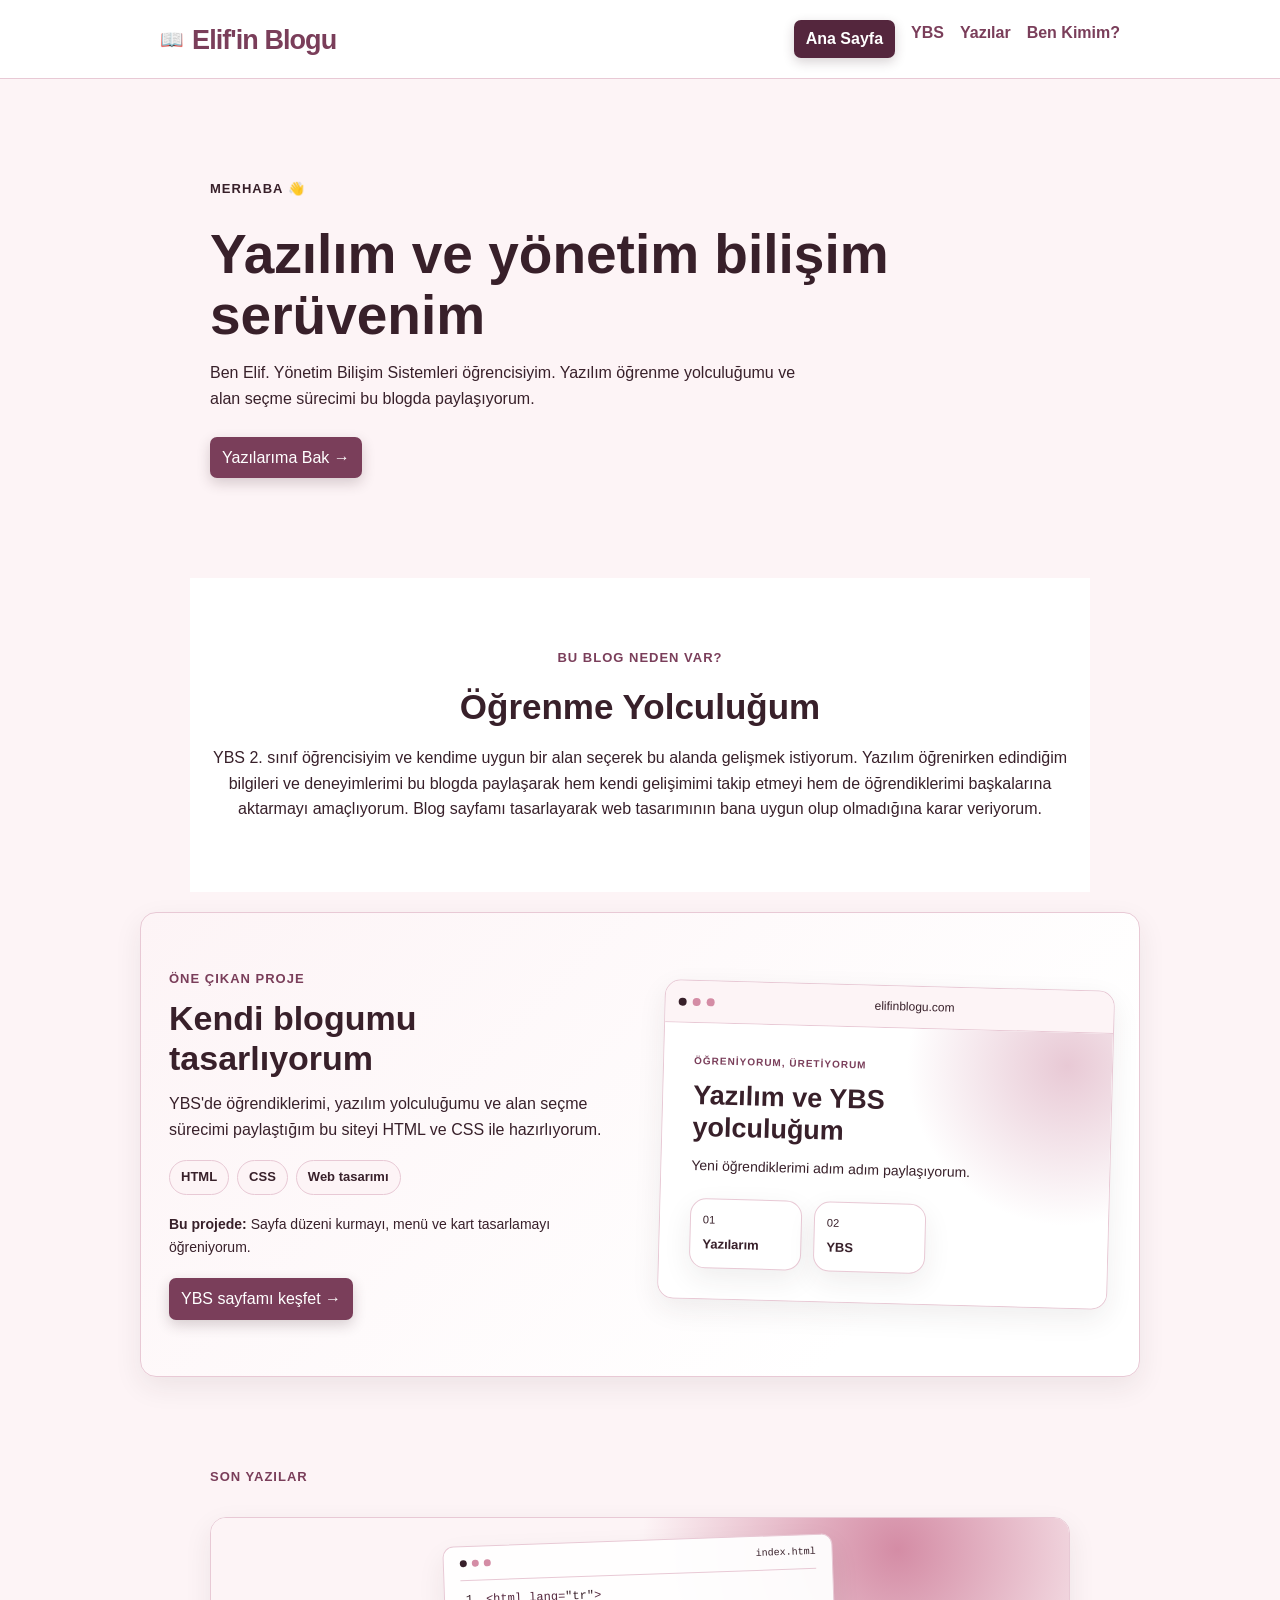
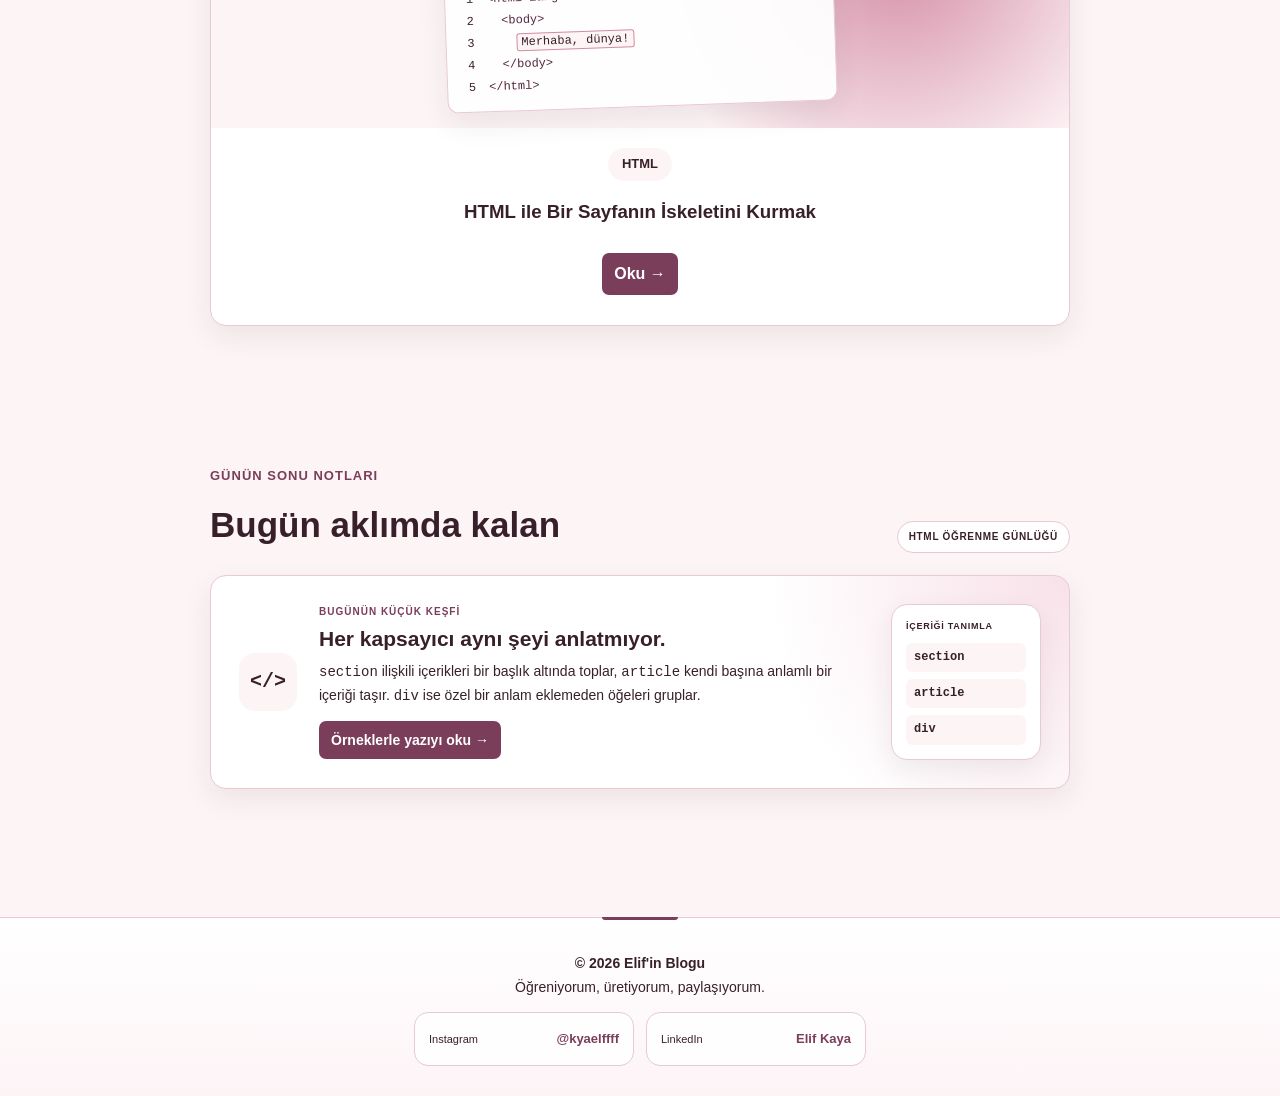
==== commit bda42a7d: "sayfanın rengini değiştirdim.Telefon-masaüstü karşılaştırma yazımı ekledim(düzenleyeceğim tekrardan)" ====
--- a/index.html
+++ b/index.html
@@ -16,7 +16,7 @@
             <h2 class="site-title"><a href="index.html">Elif'in Blogu</a></h2>
 
             <div class="menu">
-    <a href="index.html">Ana Sayfa</a>
+    <a href="index.html" aria-current="page">Ana Sayfa</a>
     <a href="ybs.html">YBS</a>
     <a href="yazilar.html">Yazılar</a>
     <a href="hakkimda.html">Ben Kimim?</a>
@@ -29,16 +29,18 @@
 
         <section class="hero">
             <p class="etiket">MERHABA 👋</p>
-            <h1>
+            <h1 class="hero-masaustu">
                 Yazılım ve yönetim bilişim <br>
                 serüvenim
                 
             </h1>
+            <h1 class="hero-mobil">Yazılım yolculuğum</h1>
 
-            <p>
+            <p class="hero-masaustu">
                 Ben Elif. Yönetim Bilişim Sistemleri öğrencisiyim.
                 Yazılım öğrenme yolculuğumu ve alan seçme sürecimi bu blogda paylaşıyorum.
             </p>
+            <p class="hero-mobil">YBS öğrencisiyim. Yazılım öğrenme sürecimi ve keşfettiklerimi paylaşıyorum.</p>
 
             <a class="buton" href="yazilar.html">
                 Yazılarıma Bak →
@@ -53,14 +55,13 @@
 
             <p class="etiket">BU BLOG NEDEN VAR?</p>
 
-            <h2>YBS 2.sınıf öğrencisiyim ve artık bir alan seçip o alanda kendimi geliştirmek istiyorum.Bu blogda sizinle bu sürecimi paylaşacağım.</h2>
+            <h2 class="amac-masaustu">Öğrenme Yolculuğum</h2>
+            <h2 class="amac-mobil">Alan seçiyor, kod yazıyorum.</h2>
 
-            <p>
-                Yazılım öğrenirken öğrendiğim konuları burada
-                yazıya dökmek istiyorum. Böylece hem kendi
-                gelişimimi takip edebilir hem de öğrendiklerimi
-                başkalarıyla paylaşabilirim. Bu web sayfasını tasarlayarakta bu alanın bana göre olup olmadığına karar vereceğim.
-          </p>
+            <p class="amac-masaustu">
+                YBS 2. sınıf öğrencisiyim ve kendime uygun bir alan seçerek bu alanda gelişmek istiyorum. Yazılım öğrenirken edindiğim bilgileri ve deneyimlerimi bu blogda paylaşarak hem kendi gelişimimi takip etmeyi hem de öğrendiklerimi başkalarına aktarmayı amaçlıyorum. Blog sayfamı tasarlayarak web tasarımının bana uygun olup olmadığına karar veriyorum.
+            </p>
+            <p class="amac-mobil">Bir YBS öğrencisinin öğrenme ve gelişim yolculuğu.</p>
 
         </section>
 
--- a/style.css
+++ b/style.css
@@ -1,4 +1,4 @@
-﻿* {
+* {
     box-sizing: border-box;
     margin: 0;
     padding: 0;
@@ -6,8 +6,8 @@
 
 body {
     font-family: Arial, sans-serif;
-    background-color: #F8F5FC;
-    color: #514A63;
+    background-color: #FDF4F6;
+    color: #38202A;
     line-height: 1.6;
 }
 
@@ -15,7 +15,7 @@
 /* MENÜ */
 
 header {
-    border-bottom: 1px solid #E5D9F0;
+    border-bottom: 1px solid #E8C9D5;
     background-color: #ffffff;
 }
 
@@ -27,34 +27,48 @@
     display: flex;
     justify-content: space-between;
     align-items: center;
+    gap: clamp(24px, 4vw, 48px);
 }
 
 nav h2 {
-    color: #9570B8;
+    color: #38202A;
 }
 
 .site-title {
-    flex: 0 0 auto;
-    font-family: Georgia, "Times New Roman", serif;
-    font-size: 24px;
-    font-weight: 500;
-    letter-spacing: 0;
+    flex: 0 1 auto;
+    color: #38202A;
+    font-family: "Segoe UI", Arial, sans-serif;
+    font-size: 27px;
+    font-weight: 750;
+    letter-spacing: -.035em;
+    line-height: 1.2;
 }
 
 .site-title a {
-    display: inline;
+    display: inline-flex;
+    align-items: center;
+    gap: 9px;
     color: inherit;
     text-decoration: none;
     transition: color .2s ease;
+    white-space: nowrap;
+}
+
+a {
+    transition: color .2s ease, text-decoration-color .2s ease;
 }
 
 .site-title a::before {
-    content: none;
+    content: "📖";
+    display: inline-block;
+    font-family: "Segoe UI Emoji", "Apple Color Emoji", sans-serif;
+    font-size: 19px;
+    line-height: 1;
 }
 
 .site-title a:hover,
 .site-title a:focus-visible {
-    color: #9570B8;
+    color: #38202A;
     text-decoration: none;
 }
 
@@ -65,12 +79,28 @@
 
 .menu a {
     text-decoration: none;
-    color: #514A63;
+    color: #38202A;
     font-weight: 700;
 }
 
 .menu a:hover {
-    color: #9570B8;
+    color: #38202A;
+}
+
+.menu a[aria-current="page"] {
+    text-decoration: underline;
+    text-decoration-color: #38202A;
+    text-decoration-thickness: 2px;
+    text-underline-offset: 5px;
+}
+
+a:focus-visible,
+button:focus-visible,
+input:focus-visible,
+textarea:focus-visible,
+select:focus-visible {
+    outline: 3px solid #7A3E5A;
+    outline-offset: 3px;
 }
 
 
@@ -83,7 +113,7 @@
 }
 
 .etiket {
-    color: #9570B8;
+    color: #38202A;
     font-size: 13px;
     font-weight: bold;
     letter-spacing: 1px;
@@ -97,13 +127,17 @@
 
 .hero p {
     max-width: 600px;
-    color: #514A63;
+    color: #38202A;
     margin-bottom: 25px;
+}
+
+.hero-mobil {
+    display: none;
 }
 
 .buton {
     display: inline-block;
-    background-color: #9570B8;
+    background-color: #38202A;
     color: white;
     padding: 10px 18px;
     border-radius: 8px;
@@ -133,9 +167,13 @@
     margin: 10px 0;
 }
 
+.amac-mobil {
+    display: none;
+}
+
 .amac p:last-child,
 .one-cikan p {
-    color: #514A63;
+    color: #38202A;
 }
 
 
@@ -149,7 +187,7 @@
 
 .kart {
     background-color: white;
-    border: 1px solid #E5D9F0;
+    border: 1px solid #E8C9D5;
     border-radius: 12px;
     padding: 0;
     flex: 1;
@@ -163,16 +201,16 @@
     place-items: center;
     padding: 20px;
     box-sizing: border-box;
-    background: radial-gradient(circle at 80% 15%, #E8DDF5 0, transparent 34%), linear-gradient(135deg, #E8DDF5, #E8DDF5);
+    background: radial-gradient(circle at 80% 15%, #D48CA5 0, transparent 34%), linear-gradient(135deg, #D48CA5, #D48CA5);
 }
 
 .kod-penceresi {
     width: min(100%, 390px);
     padding: 0 16px 13px;
-    border: 1px solid rgba(149, 112, 184, .16);
+    border: 1px solid rgba(56, 32, 42, .16);
     border-radius: 11px;
     background: rgba(255, 255, 255, .94);
-    box-shadow: 0 12px 28px rgba(41, 35, 68, .13);
+    box-shadow: 0 12px 28px rgba(56, 32, 42, .13);
     transform: rotate(-2deg);
 }
 
@@ -181,7 +219,7 @@
     align-items: center;
     gap: 5px;
     height: 34px;
-    border-bottom: 1px solid #E5D9F0;
+    border-bottom: 1px solid #E8C9D5;
     margin-bottom: 8px;
 }
 
@@ -189,15 +227,15 @@
     width: 7px;
     height: 7px;
     border-radius: 50%;
-    background: #9570B8;
-}
-
-.kod-pencere-noktalar i:nth-child(2) { background: #E8DDF5; }
-.kod-pencere-noktalar i:nth-child(3) { background: #E8DDF5; }
+    background: #38202A;
+}
+
+.kod-pencere-noktalar i:nth-child(2) { background: #D48CA5; }
+.kod-pencere-noktalar i:nth-child(3) { background: #D48CA5; }
 
 .kod-pencere-noktalar span {
     margin-left: auto;
-    color: #514A63;
+    color: #38202A;
     font: 10px/1.2 monospace;
 }
 
@@ -211,15 +249,15 @@
 
 .kod-satiri b {
     width: 12px;
-    color: #514A63;
+    color: #38202A;
     text-align: right;
     font-weight: 400;
 }
 
-.kod-satiri code { color: #514A63; }
-.kod-satiri em { color: #79549D; font-style: normal; }
-.kod-satiri strong { color: #79549D; font-weight: 500; }
-.kod-satiri mark { color: #79549D; background: #E8DDF5; border-radius: 3px; padding: 1px 4px; }
+.kod-satiri code { color: #38202A; }
+.kod-satiri em { color: #38202A; font-style: normal; }
+.kod-satiri strong { color: #38202A; font-weight: 500; }
+.kod-satiri mark { color: #38202A; background: #FDF4F6; border: 1px solid #D48CA5; border-radius: 3px; padding: 1px 4px; }
 
 .kart-icerik {
     padding: 20px 30px 30px;
@@ -231,8 +269,8 @@
     margin: 0 auto 16px;
     padding: 6px 14px;
     border-radius: 999px;
-    background: #E8DDF5;
-    color: #9570B8;
+    background: #FDF4F6;
+    color: #38202A;
     font-size: 13px;
 }
 
@@ -251,7 +289,7 @@
 
 .kart a,
 .one-cikan a {
-    color: #9570B8;
+    color: #38202A;
     text-decoration: none;
     font-weight: bold;
 }
@@ -264,9 +302,9 @@
     grid-template-columns: 1fr 1fr;
     align-items: center;
     gap: 42px;
-    border: 1px solid #E5D9F0;
+    border: 1px solid #E8C9D5;
     border-radius: 22px;
-    background: linear-gradient(135deg, #E8DDF5 0%, #fff 72%);
+    background: linear-gradient(135deg, #FDF4F6 0%, #fff 72%);
 }
 
 .gun-notu-baslik {
@@ -283,10 +321,10 @@
 
 .not-tarih {
     padding: 7px 11px;
-    border: 1px solid #E5D9F0;
+    border: 1px solid #E8C9D5;
     border-radius: 999px;
     background: #fff;
-    color: #514A63;
+    color: #38202A;
     font-size: 10px;
     font-weight: bold;
     letter-spacing: .07em;
@@ -300,10 +338,10 @@
     gap: 22px;
     padding: 28px;
     overflow: hidden;
-    border: 1px solid #E5D9F0;
+    border: 1px solid #E8C9D5;
     border-radius: 20px;
-    background: radial-gradient(circle at 100% 0, #E8DDF5 0, transparent 34%), #fff;
-    box-shadow: 0 14px 35px rgba(41, 35, 68, .08);
+    background: radial-gradient(circle at 100% 0, #F8E1E9 0, transparent 34%), #fff;
+    box-shadow: 0 14px 35px rgba(56, 32, 42, .08);
 }
 
 .not-simge {
@@ -312,8 +350,8 @@
     display: grid;
     place-items: center;
     border-radius: 16px;
-    background: #E8DDF5;
-    color: #9570B8;
+    background: #FDF4F6;
+    color: #38202A;
     font-family: Consolas, "Courier New", monospace;
     font-size: 20px;
     font-weight: bold;
@@ -321,7 +359,7 @@
 
 .not-konu {
     margin-bottom: 5px;
-    color: #9570B8;
+    color: #38202A;
     font-size: 10px;
     font-weight: bold;
     letter-spacing: .1em;
@@ -329,20 +367,20 @@
 
 .not-icerik h3 {
     margin-bottom: 8px;
-    color: #292344;
+    color: #38202A;
     font-size: 21px;
     line-height: 1.3;
 }
 
 .not-icerik > p:not(.not-konu) {
-    color: #514A63;
+    color: #38202A;
     font-size: 14px;
 }
 
 .not-icerik a {
     display: inline-block;
     margin-top: 14px;
-    color: #9570B8;
+    color: #38202A;
     font-size: 14px;
     font-weight: bold;
     text-decoration: none;
@@ -357,14 +395,14 @@
     display: grid;
     gap: 7px;
     padding: 14px;
-    border: 1px solid #E5D9F0;
+    border: 1px solid #E8C9D5;
     border-radius: 13px;
     background: rgba(255, 255, 255, .8);
 }
 
 .not-mini-ornek span {
     margin-bottom: 3px;
-    color: #514A63;
+    color: #38202A;
     font-size: 9px;
     font-weight: bold;
     letter-spacing: .08em;
@@ -373,8 +411,8 @@
 .not-mini-ornek b {
     padding: 5px 8px;
     border-radius: 6px;
-    background: #E8DDF5;
-    color: #9570B8;
+    background: #FDF4F6;
+    color: #38202A;
     font-family: Consolas, "Courier New", monospace;
     font-size: 12px;
 }
@@ -387,7 +425,7 @@
 
 .proje-aciklama > p:not(.etiket) {
     margin-bottom: 16px;
-    color: #514A63;
+    color: #38202A;
 }
 
 .proje-etiketleri {
@@ -399,10 +437,10 @@
 
 .proje-etiketleri span {
     padding: 6px 11px;
-    border: 1px solid #E5D9F0;
+    border: 1px solid #E8C9D5;
     border-radius: 999px;
     background: #fff;
-    color: #9570B8;
+    color: #38202A;
     font-size: 13px;
     font-weight: bold;
 }
@@ -417,10 +455,10 @@
 
 .proje-onizleme {
     overflow: hidden;
-    border: 1px solid #E5D9F0;
+    border: 1px solid #E8C9D5;
     border-radius: 16px;
     background: #fff;
-    box-shadow: 0 20px 45px rgba(41, 35, 68, .16);
+    box-shadow: 0 20px 45px rgba(56, 32, 42, .16);
     transform: rotate(1.5deg);
 }
 
@@ -430,33 +468,33 @@
     display: flex;
     align-items: center;
     gap: 6px;
-    border-bottom: 1px solid #E5D9F0;
-    background: #F8F5FC;
+    border-bottom: 1px solid #E8C9D5;
+    background: #FDF4F6;
 }
 
 .onizleme-ust span {
     width: 8px;
     height: 8px;
     border-radius: 50%;
-    background: #E8DDF5;
+    background: #D48CA5;
 }
 
 .onizleme-ust span:first-child {
-    background: #9570B8;
+    background: #38202A;
 }
 
 .onizleme-ust span:nth-child(2) {
-    background: #E8DDF5;
+    background: #D48CA5;
 }
 
 .onizleme-ust span:nth-child(3) {
-    background: #E8DDF5;
+    background: #D48CA5;
 }
 
 .onizleme-ust p {
     flex: 1;
     margin-left: 8px;
-    color: #514A63;
+    color: #38202A;
     font-size: 12px;
     text-align: center;
 }
@@ -464,11 +502,11 @@
 .onizleme-icerik {
     min-height: 260px;
     padding: 30px;
-    background: radial-gradient(circle at 90% 12%, #E5D9F0 0, transparent 34%), #fff;
+    background: radial-gradient(circle at 90% 12%, #E8C9D5 0, transparent 34%), #fff;
 }
 
 .onizleme-etiket {
-    color: #9570B8;
+    color: #38202A;
     font-size: 10px;
     font-weight: bold;
     letter-spacing: 1px;
@@ -482,7 +520,7 @@
 }
 
 .onizleme-icerik > p:not(.onizleme-etiket) {
-    color: #514A63;
+    color: #38202A;
     font-size: 14px;
 }
 
@@ -497,13 +535,13 @@
     padding: 12px;
     display: grid;
     gap: 5px;
-    border: 1px solid #E5D9F0;
+    border: 1px solid #E8C9D5;
     border-radius: 10px;
     background: rgba(255, 255, 255, .88);
 }
 
 .onizleme-kartlar span {
-    color: #9570B8;
+    color: #38202A;
     font-size: 11px;
 }
 
@@ -525,7 +563,7 @@
 }
 
 .sayfa-baslik p:last-child {
-    color: #514A63;
+    color: #38202A;
 }
 
 
@@ -545,7 +583,7 @@
     background-color: white;
     padding: 25px;
     border-radius: 12px;
-    border: 1px solid #E5D9F0;
+    border: 1px solid #E8C9D5;
 }
 
 .hakkimda .profil-karti {
@@ -562,7 +600,7 @@
     object-fit: cover;
     object-position: center 35%;
     border-radius: 50%;
-    border: 5px solid #E8DDF5;
+    border: 5px solid #D48CA5;
 }
 
 .hakkimda h2 {
@@ -571,7 +609,7 @@
 
 .hakkimda p,
 .hakkimda li {
-    color: #514A63;
+    color: #38202A;
 }
 
 .ybs-icerik {
@@ -584,7 +622,7 @@
     background-color: white;
     padding: 25px;
     border-radius: 12px;
-    border: 1px solid #E5D9F0;
+    border: 1px solid #E8C9D5;
     margin-bottom: 20px;
 }
 
@@ -593,7 +631,7 @@
 }
 
 .ybs-karti p {
-    color: #514A63;
+    color: #38202A;
 }
 
 .ybs-karti .ybs-kaynak {
@@ -607,7 +645,7 @@
 
 .ybs-kariyer-alani {
     padding: 15px 0;
-    border-bottom: 1px solid #E5D9F0;
+    border-bottom: 1px solid #E8C9D5;
 }
 
 .ybs-kariyer-alani:last-child {
@@ -635,7 +673,7 @@
 }
 
 .ybs-kariyer-alani p {
-    color: #514A63;
+    color: #38202A;
 }
 
 .ybs-kariyer-alanlari {
@@ -655,7 +693,7 @@
 .ybs-kariyer-alanlari > h2 {
     margin: 20px 0 2px;
     padding-left: 12px;
-    border-left: 4px solid #9570B8;
+    border-left: 4px solid #38202A;
 }
 
 .ybs-kategori-nav {
@@ -669,10 +707,10 @@
 
 .ybs-kategori-nav a {
     padding: 9px 14px;
-    border: 1px solid #E5D9F0;
+    border: 1px solid #E8C9D5;
     border-radius: 999px;
     background: #fff;
-    color: #9570B8;
+    color: #38202A;
     font-size: 14px;
     font-weight: bold;
     text-decoration: none;
@@ -680,7 +718,8 @@
 }
 
 .ybs-kategori-nav a:hover {
-    background: #E8DDF5;
+    background: #FDF4F6;
+    border-color: #D48CA5;
     transform: translateY(-2px);
 }
 
@@ -688,20 +727,20 @@
     min-width: 0;
     margin: 0;
     padding: 18px;
-    border: 1px solid #E5D9F0;
+    border: 1px solid #E8C9D5;
     border-radius: 14px;
     background: #fff;
-    box-shadow: 0 5px 18px rgba(41, 35, 68, .05);
+    box-shadow: 0 5px 18px rgba(56, 32, 42, .05);
     transition: transform .2s ease, box-shadow .2s ease;
 }
 
 .ybs-kariyer-alani:hover {
     transform: translateY(-4px);
-    box-shadow: 0 12px 26px rgba(41, 35, 68, .12);
+    box-shadow: 0 12px 26px rgba(56, 32, 42, .12);
 }
 
 .ybs-kariyer-alani h3 {
-    color: #292344;
+    color: #38202A;
     line-height: 1.35;
 }
 
@@ -760,7 +799,7 @@
 
 .yazi-karti {
     background-color: white;
-    border: 1px solid #E5D9F0;
+    border: 1px solid #E8C9D5;
     border-radius: 12px;
     padding: 25px;
 }
@@ -770,13 +809,13 @@
 }
 
 .yazi-karti p:not(.etiket) {
-    color: #514A63;
+    color: #38202A;
 }
 
 .yazi-karti a {
     display: inline-block;
     margin-top: 15px;
-    color: #9570B8;
+    color: #38202A;
     text-decoration: none;
     font-weight: bold;
 }
@@ -795,7 +834,7 @@
     max-width: 1120px;
     margin: auto;
     pointer-events: none;
-    color: #9570B8;
+    color: #38202A;
     opacity: .32;
 }
 
@@ -851,7 +890,7 @@
 }
 
 .ozet {
-    color: #514A63;
+    color: #38202A;
     font-size: 19px;
     margin-bottom: 50px;
 }
@@ -862,7 +901,7 @@
 }
 
 .yazi p {
-    color: #514A63;
+    color: #38202A;
 }
 
 pre {
@@ -870,11 +909,11 @@
     margin: 24px 0;
     padding: 50px 22px 22px;
     overflow-x: auto;
-    border: 1px solid #292344;
+    border: 1px solid #38202A;
     border-radius: 14px;
-    background: linear-gradient(145deg, #292344, #292344);
-    color: #F8F5FC;
-    box-shadow: 0 12px 28px rgba(41, 35, 68, .16);
+    background: linear-gradient(145deg, #38202A, #38202A);
+    color: #FDF4F6;
+    box-shadow: 0 12px 28px rgba(56, 32, 42, .16);
 }
 
 pre::before {
@@ -887,7 +926,7 @@
     padding: 8px 15px;
     border-bottom: 1px solid rgba(255, 255, 255, .09);
     background: rgba(255, 255, 255, .035);
-    color: #E8DDF5;
+    color: #F8E1E9;
     font-family: Arial, sans-serif;
     font-size: 11px;
     font-weight: bold;
@@ -902,12 +941,12 @@
     width: 9px;
     height: 9px;
     border-radius: 50%;
-    background: #9570B8;
-    box-shadow: 15px 0 #E8DDF5, 30px 0 #E8DDF5;
+    background: #38202A;
+    box-shadow: 15px 0 #D48CA5, 30px 0 #D48CA5;
 }
 
 pre code {
-    color: #E8DDF5;
+    color: #F8E1E9;
     font-family: Consolas, "Courier New", monospace;
     font-size: 14px;
     line-height: 1.8;
@@ -916,10 +955,10 @@
 .yazi p code,
 .yazi li code {
     padding: 2px 6px;
-    border: 1px solid #E5D9F0;
+    border: 1px solid #E8C9D5;
     border-radius: 5px;
-    background: #E8DDF5;
-    color: #9570B8;
+    background: #FDF4F6;
+    color: #38202A;
     font-family: Consolas, "Courier New", monospace;
     font-size: .92em;
 }
@@ -940,16 +979,16 @@
 .kod-onizleme {
     min-width: 0;
     padding: 16px;
-    border: 1px solid #E5D9F0;
+    border: 1px solid #E8C9D5;
     border-radius: 14px;
-    background: linear-gradient(145deg, #fff, #F8F5FC);
-    box-shadow: 0 10px 24px rgba(41, 35, 68, .07);
+    background: linear-gradient(145deg, #fff, #FDF4F6);
+    box-shadow: 0 10px 24px rgba(56, 32, 42, .07);
 }
 
 .onizleme-baslik {
     display: block;
     margin-bottom: 14px;
-    color: #514A63;
+    color: #38202A;
     font-size: 10px;
     font-weight: bold;
     letter-spacing: .09em;
@@ -958,7 +997,7 @@
 .ornek-section,
 .ornek-yazi-karti {
     padding: 16px;
-    border: 1px solid #E5D9F0;
+    border: 1px solid #E8C9D5;
     border-radius: 11px;
     background: #fff;
 }
@@ -967,14 +1006,14 @@
 .buyuk-ornek-kart > strong {
     display: block;
     margin: 5px 0 12px;
-    color: #292344;
+    color: #38202A;
     font-size: 17px;
     line-height: 1.35;
 }
 
 .ornek-etiket {
     display: block;
-    color: #9570B8;
+    color: #38202A;
     font-size: 9px;
     font-weight: bold;
     letter-spacing: .08em;
@@ -983,16 +1022,16 @@
 .ornek-yazi-karti {
     display: grid;
     gap: 7px;
-    color: #514A63;
+    color: #38202A;
     font-size: 12px;
 }
 
 .ornek-yazi-karti > b:first-child {
-    color: #9570B8;
+    color: #38202A;
 }
 
 .buyuk-ornek-kart .ornek-link {
-    color: #9570B8;
+    color: #38202A;
 }
 
 .ornek-vitrin {
@@ -1002,9 +1041,9 @@
     gap: 10px;
     min-height: 150px;
     padding: 16px;
-    border: 1px solid #E5D9F0;
+    border: 1px solid #E8C9D5;
     border-radius: 11px;
-    background: linear-gradient(135deg, #E8DDF5, #fff 75%);
+    background: linear-gradient(135deg, #F8E1E9, #fff 75%);
 }
 
 .ornek-vitrin > div:first-child {
@@ -1013,13 +1052,13 @@
 }
 
 .ornek-vitrin strong {
-    color: #292344;
+    color: #38202A;
     font-size: 14px;
     line-height: 1.3;
 }
 
 .ornek-vitrin > div:first-child > span:last-child {
-    color: #514A63;
+    color: #38202A;
     font-size: 11px;
 }
 
@@ -1030,10 +1069,10 @@
     display: flex;
     align-items: center;
     justify-content: center;
-    border: 1px solid #E5D9F0;
+    border: 1px solid #E8C9D5;
     border-radius: 8px;
-    background: radial-gradient(circle at 80% 10%, #E5D9F0, transparent 55%), #fff;
-    color: #9570B8;
+    background: radial-gradient(circle at 80% 10%, #E8C9D5, transparent 55%), #fff;
+    color: #38202A;
     font-size: 10px;
     font-weight: bold;
     text-align: center;
@@ -1046,11 +1085,11 @@
     width: 6px;
     height: 6px;
     border-radius: 50%;
-    background: #9570B8;
-}
-
-.ornek-ekran i:nth-child(2) { left: 18px; background: #E8DDF5; }
-.ornek-ekran i:nth-child(3) { left: 28px; background: #E8DDF5; }
+    background: #38202A;
+}
+
+.ornek-ekran i:nth-child(2) { left: 18px; background: #D48CA5; }
+.ornek-ekran i:nth-child(3) { left: 28px; background: #D48CA5; }
 
 @media (max-width: 700px) {
     .kod-ornek {
@@ -1073,7 +1112,7 @@
 }
 
 .geri-don a {
-    color: #9570B8;
+    color: #38202A;
     text-decoration: none;
     font-weight: bold;
 }
@@ -1124,9 +1163,9 @@
     justify-content: center;
     align-items: center;
     gap: 10px 12px;
-    border-top: 1px solid #E5D9F0;
-    background: radial-gradient(ellipse at 50% 0, #E8DDF5 0, transparent 55%), #fff;
-    color: #514A63;
+    border-top: 1px solid #E8C9D5;
+    background: radial-gradient(ellipse at 50% 0, #F8E1E9 0, transparent 55%), #fff;
+    color: #38202A;
     font-size: 14px;
     text-align: center;
 }
@@ -1139,13 +1178,13 @@
     width: 76px;
     height: 3px;
     border-radius: 0 0 4px 4px;
-    background: #9570B8;
+    background: #38202A;
     transform: translateX(-50%);
 }
 
 footer p:first-child {
     flex-basis: 100%;
-    color: #292344;
+    color: #38202A;
     font-weight: bold;
 }
 
@@ -1161,7 +1200,7 @@
     max-width: 100%;
     padding: 0;
     overflow: hidden;
-    border: 1px solid #E5D9F0;
+    border: 1px solid #E8C9D5;
     border-radius: 14px;
     background: rgba(255, 255, 255, .92);
     transition: transform .2s ease, border-color .2s ease, box-shadow .2s ease;
@@ -1172,7 +1211,7 @@
 }
 
 footer a {
-    color: #9570B8;
+    color: #38202A;
     font-weight: bold;
     text-decoration: none;
 }
@@ -1187,7 +1226,7 @@
 }
 
 footer p:nth-child(n + 3) a span {
-    color: #514A63;
+    color: #38202A;
     font-size: 11px;
     font-weight: normal;
 }
@@ -1199,12 +1238,13 @@
 
 footer p:nth-child(n + 3):hover {
     transform: translateY(-3px);
-    border-color: #E5D9F0;
-    box-shadow: 0 8px 18px rgba(41, 35, 68, .09);
+    border-color: #E8C9D5;
+    box-shadow: 0 8px 18px rgba(56, 32, 42, .09);
 }
 
 footer a:hover,
 footer a:focus-visible {
+    color: var(--buton-hover);
     text-decoration: underline;
 }
 
@@ -1225,6 +1265,22 @@
 
     .hero h1 {
         font-size: 40px;
+    }
+
+    .hero-masaustu {
+        display: none;
+    }
+
+    .hero-mobil {
+        display: block;
+    }
+
+    .amac-masaustu {
+        display: none;
+    }
+
+    .amac-mobil {
+        display: block;
     }
 
     .kartlar {
@@ -1361,18 +1417,18 @@
     }
 }
 
-/* SOFISTIKE LILA TEMA */
+/* GÜL KURUSU TEMA */
 :root {
-    --sayfa-arkaplan: #F8F5FC;
+    --sayfa-arkaplan: #FDF4F6;
     --kart-arkaplan: #FFFFFF;
-    --lila-vurgu: #9570B8;
-    --buton-rengi: #9570B8;
-    --buton-hover: #79549D;
-    --baslik-rengi: #292344;
-    --metin-rengi: #514A63;
-    --kenarlik-rengi: #E5D9F0;
-    --lila-acik: #E8DDF5;
-    --golge-lila: rgba(41, 35, 68, .08);
+    --ana-renk: #7A3E5A;
+    --buton-rengi: #7A3E5A;
+    --buton-hover: #54263D;
+    --baslik-rengi: #38202A;
+    --metin-rengi: #38202A;
+    --kenarlik-rengi: #E8C9D5;
+    --ikincil-renk: #D48CA5;
+    --golge: rgba(56, 32, 42, .08);
 }
 
 body {
@@ -1409,6 +1465,10 @@
     color: var(--baslik-rengi);
 }
 
+.site-title {
+    color: var(--ana-renk);
+}
+
 .menu a,
 body p,
 body li,
@@ -1432,6 +1492,11 @@
     color: var(--metin-rengi);
 }
 
+.menu a {
+    color: var(--ana-renk);
+    transition: color .2s ease;
+}
+
 .etiket,
 .kart a,
 .one-cikan a,
@@ -1447,10 +1512,11 @@
 .ornek-yazi-karti > b:first-child,
 .buyuk-ornek-kart .ornek-link,
 .ornek-ekran {
-    color: var(--lila-vurgu);
+    color: var(--ana-renk);
 }
 
 .menu a:hover,
+.menu a:focus-visible,
 .site-title a:hover,
 .site-title a:focus-visible,
 .not-icerik a:hover,
@@ -1461,14 +1527,14 @@
 .buton {
     background: var(--buton-rengi);
     border-radius: 10px;
-    box-shadow: 0 5px 14px rgba(149, 112, 184, .2);
+    box-shadow: 0 5px 14px rgba(56, 32, 42, .2);
     transition: background-color .2s ease, transform .2s ease, box-shadow .2s ease;
 }
 
 .buton:hover,
 .buton:focus-visible {
     background: var(--buton-hover);
-    box-shadow: 0 7px 18px rgba(121, 84, 157, .24);
+    box-shadow: 0 7px 18px rgba(56, 32, 42, .24);
     transform: translateY(-1px);
 }
 
@@ -1488,7 +1554,7 @@
     border-color: var(--kenarlik-rengi);
     border-radius: 16px;
     background-color: var(--kart-arkaplan);
-    box-shadow: 0 10px 28px var(--golge-lila);
+    box-shadow: 0 10px 28px var(--golge);
 }
 
 .kart-etiket,
@@ -1498,9 +1564,9 @@
 .proje-etiketleri span,
 .yazi p code,
 .yazi li code {
-    border-color: var(--kenarlik-rengi);
-    background-color: var(--lila-acik);
-    color: var(--buton-hover);
+    border-color: var(--ikincil-renk);
+    background-color: var(--sayfa-arkaplan);
+    color: var(--metin-rengi);
 }
 
 .kart a,
@@ -1519,17 +1585,51 @@
     color: var(--buton-hover);
 }
 
+.buton,
+.kart a,
+.one-cikan a,
+.not-icerik a,
+.ybs-kategori-nav a,
+.yazi-karti a,
+.geri-don a {
+    display: inline-block;
+    padding: 8px 12px;
+    border-radius: 7px;
+    background-color: #7A3E5A;
+    color: #FFFFFF;
+    text-decoration: none;
+    transition: background-color .2s ease, color .2s ease, box-shadow .2s ease;
+}
+
+.buton:hover,
+.buton:focus-visible,
+.kart a:hover,
+.kart a:focus-visible,
+.one-cikan a:hover,
+.one-cikan a:focus-visible,
+.not-icerik a:hover,
+.not-icerik a:focus-visible,
+.ybs-kategori-nav a:hover,
+.ybs-kategori-nav a:focus-visible,
+.yazi-karti a:hover,
+.yazi-karti a:focus-visible,
+.geri-don a:hover,
+.geri-don a:focus-visible {
+    background-color: #54263D;
+    color: #FFFFFF;
+}
+
 .proje-vitrin {
-    background: linear-gradient(135deg, #F8F5FC 0%, #FFFFFF 78%);
+    background: linear-gradient(135deg, #FDF4F6 0%, #FFFFFF 78%);
 }
 
 .kart-kapak {
-    background: radial-gradient(circle at 80% 15%, #E8DDF5 0, transparent 36%), linear-gradient(135deg, #F8F5FC, #F8F5FC);
+    background: radial-gradient(circle at 80% 15%, #D48CA5 0, transparent 36%), linear-gradient(135deg, #FDF4F6, #FDF4F6);
 }
 
 .kod-penceresi {
     border-color: var(--kenarlik-rengi);
-    box-shadow: 0 12px 28px var(--golge-lila);
+    box-shadow: 0 12px 28px var(--golge);
 }
 
 .kod-satiri em,
@@ -1553,17 +1653,36 @@
 }
 
 .ybs-kategori-nav a:hover {
-    background: var(--lila-acik);
+    background: var(--sayfa-arkaplan);
+    border-color: var(--ikincil-renk);
+}
+
+.ybs-kategori-nav a:hover,
+.ybs-kategori-nav a:focus-visible {
+    border-color: #54263D;
+    background: #54263D;
+    color: #FFFFFF;
+}
+
+.menu a[aria-current="page"],
+.menu a[aria-current="page"]:hover,
+.menu a[aria-current="page"]:focus-visible {
+    padding: 6px 12px;
+    border-radius: 7px;
+    background: #54263D;
+    box-shadow: 0 4px 12px rgba(56, 32, 42, .2);
+    color: #FFFFFF;
+    text-decoration: none;
 }
 
 footer {
     border-color: var(--kenarlik-rengi);
-    background: linear-gradient(180deg, #FFFFFF, #F8F5FC);
+    background: linear-gradient(180deg, #FFFFFF, #FDF4F6);
     color: var(--metin-rengi);
 }
 
 footer::before {
-    background: var(--lila-vurgu);
+    background: var(--ana-renk);
 }
 
 footer p:nth-child(n + 3) {
@@ -1576,8 +1695,8 @@
 }
 
 footer p:nth-child(n + 3):hover {
-    border-color: var(--lila-vurgu);
-    box-shadow: 0 8px 20px var(--golge-lila);
+    border-color: var(--ana-renk);
+    box-shadow: 0 8px 20px var(--golge);
 }
 
 @media (prefers-reduced-motion: reduce) {
@@ -1593,14 +1712,14 @@
 }
 
 .hakkimda-body {
-    background: #F8F5FC;
+    background: #FDF4F6;
 }
 
 .hakkimda-sayfasi {
     padding: 1px 0 34px;
     background:
-        radial-gradient(ellipse at 10% 12%, rgba(232, 221, 245, .35), transparent 34%),
-        linear-gradient(145deg, #F8F5FC 0%, #F8F5FC 62%, #F8F5FC 100%);
+        radial-gradient(ellipse at 10% 12%, rgba(212, 140, 165, .2), transparent 34%),
+        linear-gradient(145deg, #FDF4F6 0%, #FDF4F6 62%, #FDF4F6 100%);
 }
 
 .hakkimda-hero {
@@ -1617,7 +1736,7 @@
     border: 1px solid var(--kenarlik-rengi);
     border-radius: 26px;
     background: rgba(255, 255, 255, .94);
-    box-shadow: 0 16px 42px rgba(41, 35, 68, .08);
+    box-shadow: 0 16px 42px rgba(56, 32, 42, .08);
 }
 
 .hakkimda-hero::before {
@@ -1628,7 +1747,7 @@
     width: 290px;
     height: 290px;
     border-radius: 50%;
-    background: rgba(149, 112, 184, .1);
+    background: rgba(56, 32, 42, .1);
     content: "";
 }
 
@@ -1636,11 +1755,11 @@
     display: block;
     width: 210px;
     height: 210px;
-    border: 8px solid #E8DDF5;
+    border: 8px solid #D48CA5;
     border-radius: 50%;
     object-fit: cover;
     object-position: center 34%;
-    box-shadow: 0 10px 26px rgba(41, 35, 68, .14);
+    box-shadow: 0 10px 26px rgba(56, 32, 42, .14);
 }
 
 .hakkimda-tanitim {
@@ -1665,7 +1784,7 @@
 
 .hakkimda-okul {
     margin-bottom: 14px;
-    color: #79549D;
+    color: #38202A;
     font-size: 16px;
     font-weight: 600;
     line-height: 1.55;
@@ -1697,7 +1816,7 @@
     border: 1px solid var(--kenarlik-rengi);
     border-radius: 19px;
     background: #FFFFFF;
-    box-shadow: 0 10px 28px rgba(41, 35, 68, .065);
+    box-shadow: 0 10px 28px rgba(56, 32, 42, .065);
 }
 
 .hakkimda-ikon {
@@ -1705,10 +1824,10 @@
     width: 42px;
     height: 42px;
     place-items: center;
-    border: 1px solid #E5D9F0;
+    border: 1px solid #D48CA5;
     border-radius: 13px;
-    background: #E8DDF5;
-    color: #79549D;
+    background: #FDF4F6;
+    color: #38202A;
     font-size: 20px;
 }
 
@@ -1735,10 +1854,10 @@
 
 .ilgi-etiketleri li {
     padding: 6px 10px;
-    border: 1px solid #E5D9F0;
+    border: 1px solid #E8C9D5;
     border-radius: 999px;
-    background: #F8F5FC;
-    color: #514A63;
+    background: #FDF4F6;
+    color: #38202A;
     font-size: 13px;
     line-height: 1.35;
 }
@@ -1766,7 +1885,7 @@
 }
 
 .hakkimda-sosyal-linkler a span:first-child {
-    color: #514A63;
+    color: #38202A;
     font-size: 12px;
 }
 
@@ -1778,14 +1897,14 @@
 .hakkimda-sosyal-linkler a span:last-child {
     grid-column: 2;
     grid-row: 1 / 3;
-    color: var(--lila-vurgu);
+    color: var(--ana-renk);
 }
 
 .hakkimda-sosyal-linkler a:hover,
 .hakkimda-sosyal-linkler a:focus-visible {
     transform: translateY(-2px);
-    border-color: var(--lila-vurgu);
-    box-shadow: 0 7px 18px rgba(41, 35, 68, .08);
+    border-color: var(--ikincil-renk);
+    box-shadow: 0 7px 18px rgba(56, 32, 42, .08);
 }
 
 @media (max-width: 760px) {
@@ -1842,3 +1961,86 @@
     }
 }
 
+/* Telefon ve masaüstü metin örneği: yalnızca karşılaştırma yazısında kullanılır. */
+.yazi .karsilastirma-baslik {
+    max-width: 680px;
+    font-size: clamp(34px, 4vw, 42px);
+}
+
+.yazi .karsilastirma-ozet {
+    max-width: 680px;
+    margin-bottom: 32px;
+    font-size: 17px;
+}
+
+.metin-karsilastirma {
+    display: grid;
+    grid-template-columns: minmax(0, 1.35fr) minmax(220px, .8fr);
+    gap: 18px;
+    margin: 24px 0 36px;
+}
+
+.metin-ornek {
+    min-width: 0;
+    padding: 22px;
+    border: 1px solid var(--kenarlik-rengi);
+    border-radius: 16px;
+    background: var(--kart-arkaplan);
+    box-shadow: 0 8px 22px var(--golge);
+}
+
+.metin-ornek-etiket {
+    margin: 0 0 12px;
+    color: var(--ana-renk);
+    font-size: 12px;
+    font-weight: 700;
+    letter-spacing: .07em;
+}
+
+.yazi .metin-ornek h3 {
+    margin: 0 0 10px;
+    color: var(--ana-renk);
+    font-size: 21px;
+}
+
+.yazi .metin-ornek p:last-child {
+    margin-bottom: 0;
+    font-size: 15px;
+    line-height: 1.65;
+}
+
+.metin-karsilastirma figcaption {
+    grid-column: 1 / -1;
+    color: var(--metin-rengi);
+    font-size: 14px;
+    text-align: center;
+}
+
+@media (max-width: 700px) {
+    .yazi .karsilastirma-baslik {
+        font-size: clamp(28px, 7.5vw, 34px);
+    }
+
+    .yazi .karsilastirma-ozet {
+        margin-bottom: 26px;
+        font-size: 16px;
+    }
+
+    .metin-karsilastirma {
+        grid-template-columns: 1fr;
+        gap: 14px;
+    }
+
+    .metin-ornek--telefon {
+        width: min(100%, 340px);
+        justify-self: center;
+        border: 5px solid var(--ana-renk);
+        border-radius: 25px;
+        padding: 20px 18px;
+    }
+
+    .metin-karsilastirma figcaption {
+        grid-column: auto;
+    }
+}
+
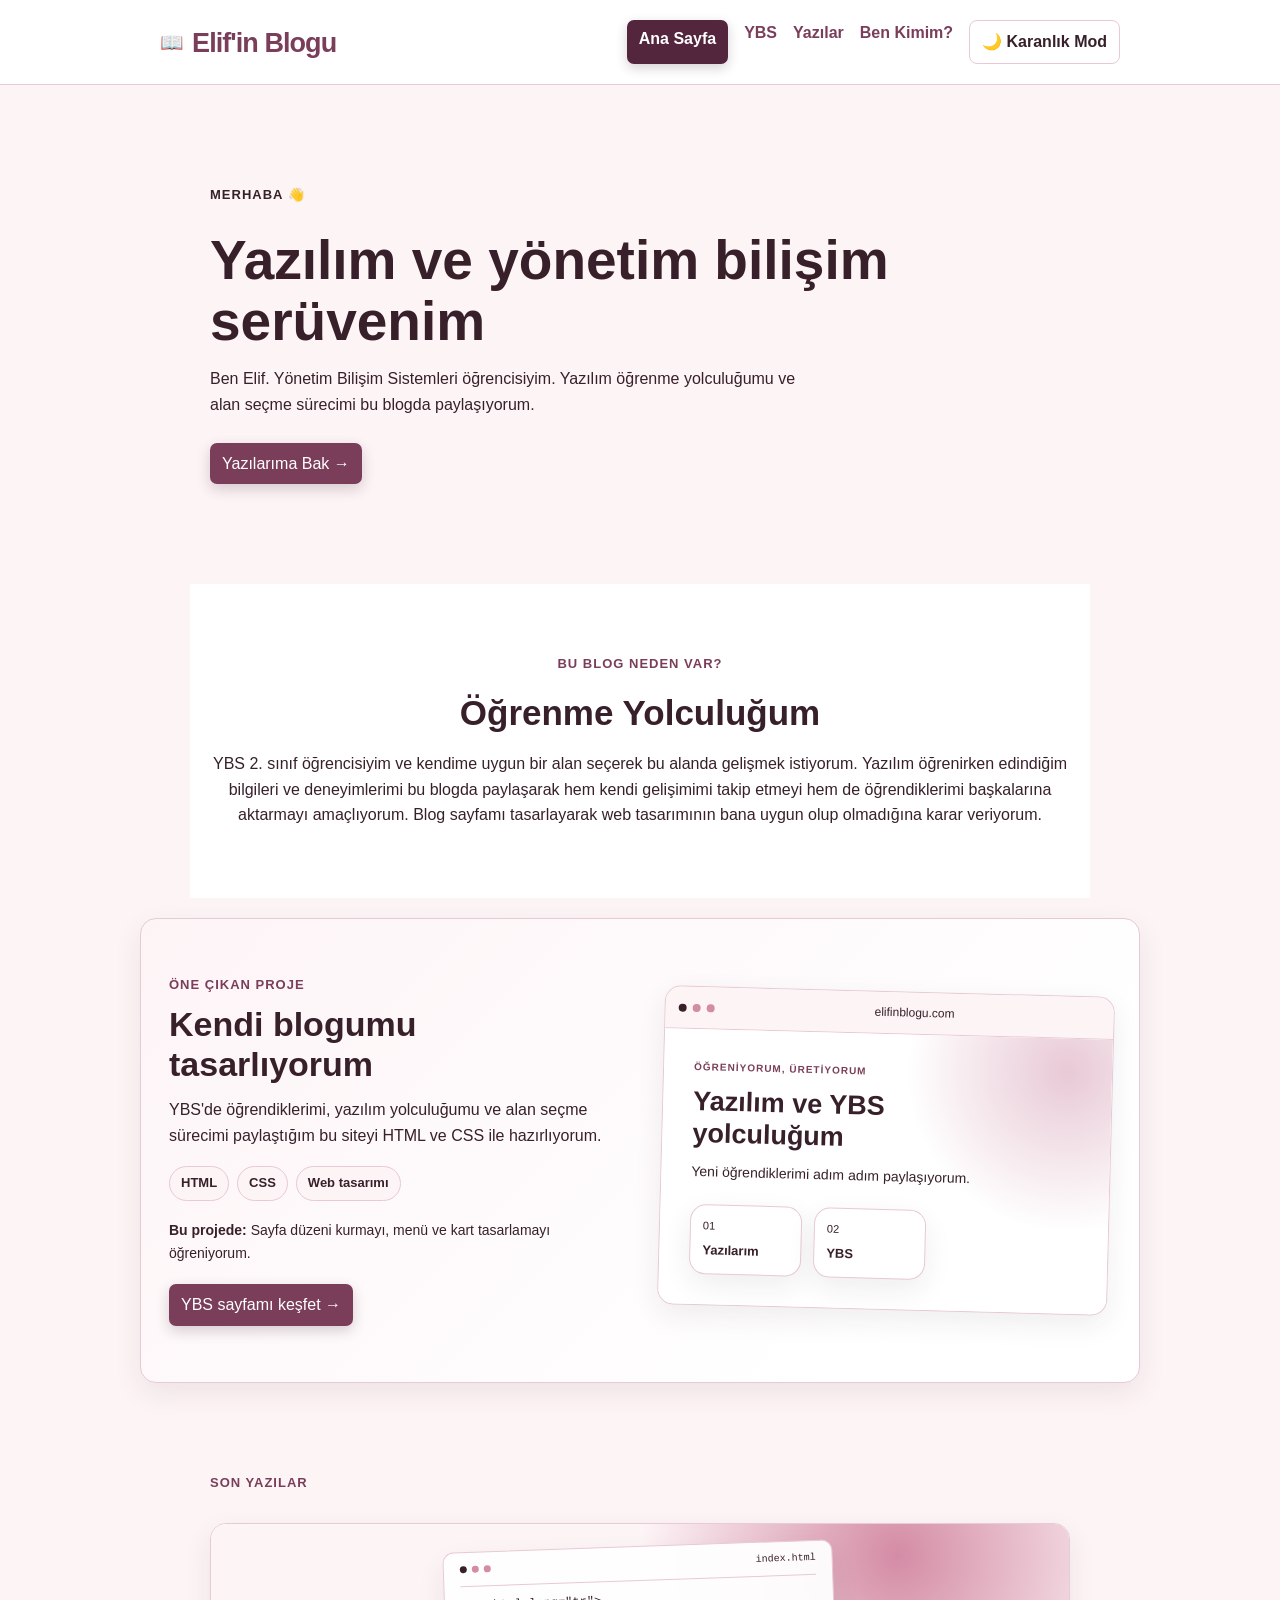
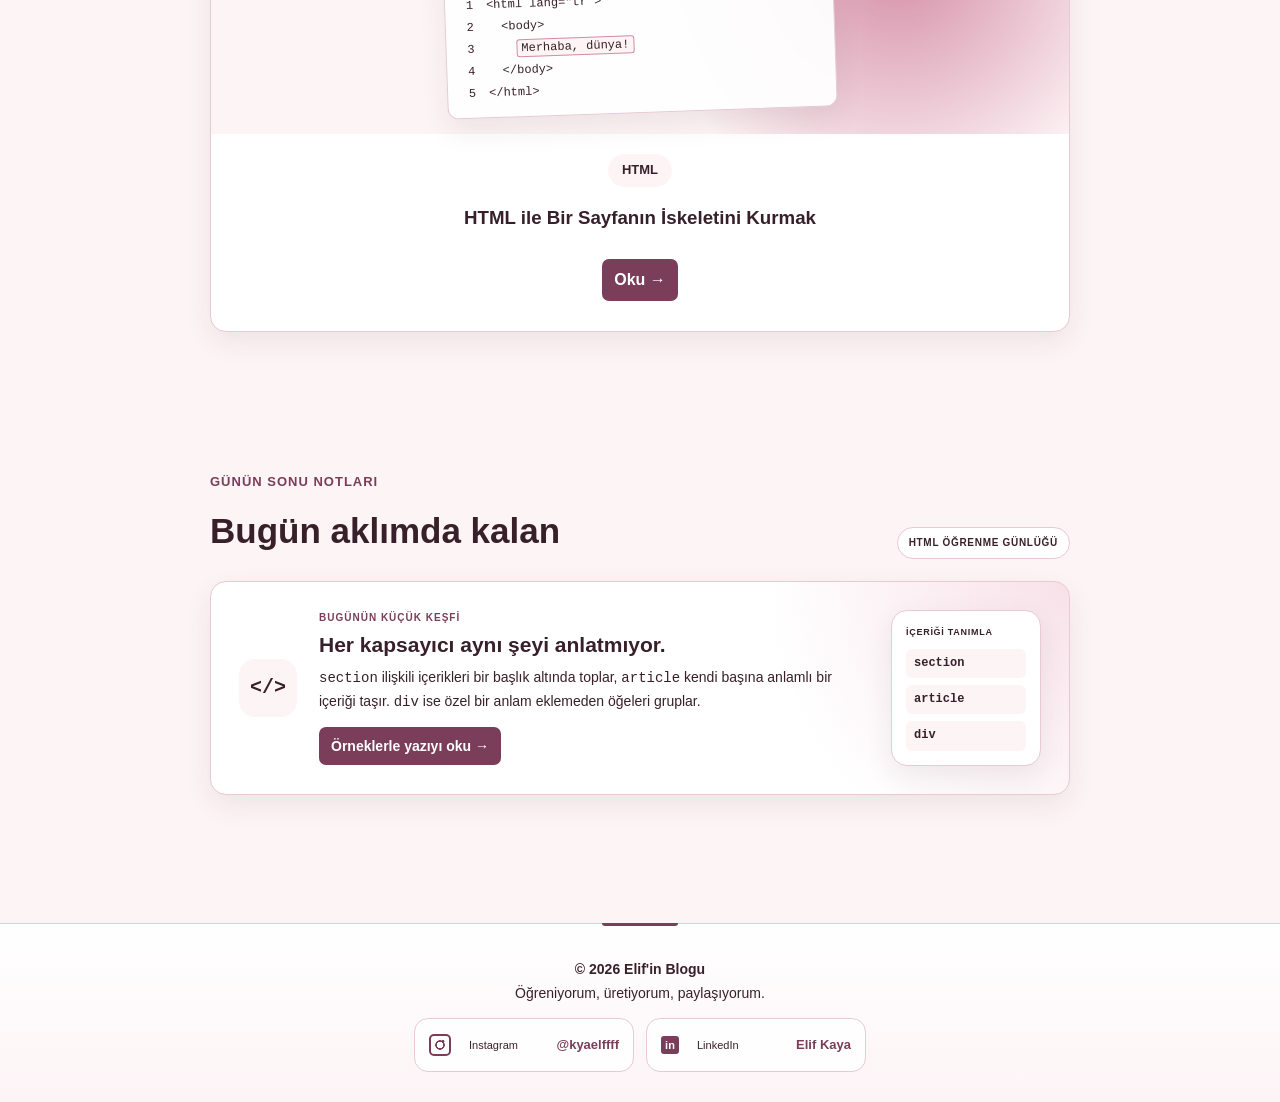
==== commit e5ee4e79: "Karanlık mod ve JavaScrşpt geliştirmeleri yapıldı" ====
--- a/index.html
+++ b/index.html
@@ -6,8 +6,13 @@
     <meta name="viewport" content="width=device-width, initial-scale=1.0">
 
     <title>Elif'in Blogu</title>
+    <meta name="description" content="Elif’in Yönetim Bilişim Sistemleri ve yazılım öğrenme yolculuğunu, projelerini ve blog yazılarını keşfedin.">
+    <meta property="og:title" content="Elif’in Blogu | Yazılım ve YBS Yolculuğu">
+    <meta property="og:description" content="YBS öğrencisi Elif’in yazılım öğrenme sürecini, web projelerini ve öğrendiklerini paylaştığı kişisel blog.">
+    <meta property="og:image" content="./software.png">
 
     <link rel="stylesheet" href="style.css">
+    <script src="script.js" defer></script>
 </head>
 <body>
 
@@ -20,6 +25,7 @@
     <a href="ybs.html">YBS</a>
     <a href="yazilar.html">Yazılar</a>
     <a href="hakkimda.html">Ben Kimim?</a>
+    <button id="theme-toggle" type="button" aria-pressed="false">🌙 Karanlık Mod</button>
 </div>
         </nav>
     </header>
@@ -175,4 +181,3 @@
 
 
 
-
--- a/style.css
+++ b/style.css
@@ -1,4 +1,4 @@
-* {
+﻿* {
     box-sizing: border-box;
     margin: 0;
     padding: 0;
@@ -235,7 +235,7 @@
 
 .kod-pencere-noktalar span {
     margin-left: auto;
-    color: #38202A;
+    color: var(--metin-rengi);
     font: 10px/1.2 monospace;
 }
 
@@ -249,14 +249,14 @@
 
 .kod-satiri b {
     width: 12px;
-    color: #38202A;
+    color: var(--metin-rengi);
     text-align: right;
     font-weight: 400;
 }
 
 .kod-satiri code { color: #38202A; }
 .kod-satiri em { color: #38202A; font-style: normal; }
-.kod-satiri strong { color: #38202A; font-weight: 500; }
+.kod-satiri strong { color: var(--metin-rengi); font-weight: 500; }
 .kod-satiri mark { color: #38202A; background: #FDF4F6; border: 1px solid #D48CA5; border-radius: 3px; padding: 1px 4px; }
 
 .kart-icerik {
@@ -469,7 +469,7 @@
     align-items: center;
     gap: 6px;
     border-bottom: 1px solid #E8C9D5;
-    background: #FDF4F6;
+    background: var(--sayfa-arkaplan);
 }
 
 .onizleme-ust span {
@@ -494,7 +494,7 @@
 .onizleme-ust p {
     flex: 1;
     margin-left: 8px;
-    color: #38202A;
+    color: var(--metin-rengi);
     font-size: 12px;
     text-align: center;
 }
@@ -502,7 +502,7 @@
 .onizleme-icerik {
     min-height: 260px;
     padding: 30px;
-    background: radial-gradient(circle at 90% 12%, #E8C9D5 0, transparent 34%), #fff;
+    background: radial-gradient(circle at 90% 12%, var(--kenarlik-rengi) 0, transparent 34%), var(--kart-arkaplan);
 }
 
 .onizleme-etiket {
@@ -541,7 +541,7 @@
 }
 
 .onizleme-kartlar span {
-    color: #38202A;
+    color: var(--metin-rengi);
     font-size: 11px;
 }
 
@@ -619,7 +619,7 @@
 }
 
 .ybs-karti {
-    background-color: white;
+    background-color: var(--kart-arkaplan);
     padding: 25px;
     border-radius: 12px;
     border: 1px solid #E8C9D5;
@@ -631,7 +631,7 @@
 }
 
 .ybs-karti p {
-    color: #38202A;
+    color: var(--metin-rengi);
 }
 
 .ybs-karti .ybs-kaynak {
@@ -673,7 +673,7 @@
 }
 
 .ybs-kariyer-alani p {
-    color: #38202A;
+    color: var(--metin-rengi);
 }
 
 .ybs-kariyer-alanlari {
@@ -709,8 +709,8 @@
     padding: 9px 14px;
     border: 1px solid #E8C9D5;
     border-radius: 999px;
-    background: #fff;
-    color: #38202A;
+    background: var(--kart-arkaplan);
+    color: var(--metin-rengi);
     font-size: 14px;
     font-weight: bold;
     text-decoration: none;
@@ -729,7 +729,7 @@
     padding: 18px;
     border: 1px solid #E8C9D5;
     border-radius: 14px;
-    background: #fff;
+    background: var(--kart-arkaplan);
     box-shadow: 0 5px 18px rgba(56, 32, 42, .05);
     transition: transform .2s ease, box-shadow .2s ease;
 }
@@ -740,7 +740,7 @@
 }
 
 .ybs-kariyer-alani h3 {
-    color: #38202A;
+    color: var(--baslik-rengi);
     line-height: 1.35;
 }
 
@@ -754,7 +754,6 @@
     height: 88px;
     border-radius: 12px;
 }
-
 @media (max-width: 420px) {
     .ybs-kariyer-alanlari {
         padding: 12px;
@@ -771,9 +770,85 @@
     }
 }
 
+
+
 @media (max-width: 700px) {
     .ybs-kariyer-alanlari {
         grid-template-columns: 1fr;
+    }
+}
+
+.yazi-kaynaklar {
+    margin: 36px 0 8px;
+    padding: 20px;
+    border: 1px solid var(--kenarlik-rengi);
+    border-radius: 14px;
+    background: linear-gradient(135deg, #FDF4F6, #FFFFFF);
+}
+
+.yazi-kaynaklar h2 {
+    margin: 0 0 14px;
+    font-size: 19px;
+}
+
+.yazi-kaynaklar ul {
+    display: flex;
+    flex-wrap: wrap;
+    gap: 10px;
+    list-style: none;
+}
+
+.yazi-kaynaklar a {
+    display: inline-flex;
+    align-items: center;
+    gap: 8px;
+    min-height: 40px;
+    padding: 8px 13px;
+    border: 1px solid var(--kenarlik-rengi);
+    border-radius: 999px;
+    background: var(--kart-arkaplan);
+    color: var(--ana-renk);
+    font-size: 14px;
+    font-weight: 700;
+    text-decoration: none;
+    transition: background-color .2s ease, border-color .2s ease, color .2s ease, transform .2s ease;
+}
+
+.yazi-kaynaklar a::after {
+    content: "↗";
+    font-size: 13px;
+}
+
+.yazi-kaynaklar a:hover,
+.yazi-kaynaklar a:focus-visible {
+    transform: translateY(-1px);
+    border-color: var(--buton-hover);
+    background: var(--buton-hover);
+    color: #FFFFFF;
+}
+
+.ybs-karti .ybs-kaynak {
+    padding: 12px 14px;
+    border-left: 3px solid var(--ikincil-renk);
+    border-radius: 0 8px 8px 0;
+    background: #FDF4F6;
+}
+
+.ybs-karti .ybs-kaynak a {
+    color: var(--ana-renk);
+    font-weight: 700;
+    text-decoration-color: var(--ikincil-renk);
+    text-underline-offset: 3px;
+}
+
+.ybs-karti .ybs-kaynak a:hover,
+.ybs-karti .ybs-kaynak a:focus-visible {
+    color: var(--buton-hover);
+}
+
+@media (max-width: 480px) {
+    .yazi-kaynaklar {
+        padding: 16px;
     }
 }
 
@@ -787,6 +862,40 @@
 
 /* YAZILAR */
 
+.yazi-filtreleri {
+    display: flex;
+    flex-wrap: wrap;
+    justify-content: center;
+    gap: 10px;
+    max-width: 900px;
+    margin: 0 auto;
+    padding: 0 20px;
+}
+
+.yazi-filtre-dugmesi {
+    min-height: 42px;
+    padding: 8px 16px;
+    border: 1px solid var(--kenarlik-rengi);
+    border-radius: 999px;
+    background: var(--kart-arkaplan);
+    color: var(--buton-rengi);
+    font: inherit;
+    font-weight: bold;
+    cursor: pointer;
+    transition: background-color .2s ease, color .2s ease, border-color .2s ease;
+}
+
+.yazi-filtre-dugmesi:hover,
+.yazi-filtre-dugmesi.aktif {
+    border-color: var(--buton-hover);
+    background: var(--buton-hover);
+    color: #FFFFFF;
+}
+
+.yazi-karti[hidden] {
+    display: none;
+}
+
 .yazi-listesi {
     max-width: 900px;
     margin: auto;
@@ -795,6 +904,39 @@
     display: grid;
     grid-template-columns: 1fr 1fr;
     gap: 20px;
+}
+
+.yazi-listesi label[for="arama"],
+.yazi-listesi #arama {
+    grid-column: 1 / -1;
+    justify-self: center;
+    width: min(100%, 520px);
+    box-sizing: border-box;
+}
+
+.yazi-listesi label[for="arama"] {
+    margin-bottom: -12px;
+    color: var(--buton-rengi);
+    font-weight: bold;
+    text-align: center;
+}
+
+.yazi-listesi #arama {
+    min-height: 46px;
+    padding: 10px 16px;
+    border: 1px solid var(--kenarlik-rengi);
+    border-radius: 999px;
+    background: var(--kart-arkaplan);
+    color: var(--buton-hover);
+    font: inherit;
+    box-shadow: 0 2px 8px rgba(84, 38, 61, 0.08);
+    transition: border-color .2s ease, box-shadow .2s ease;
+}
+
+.yazi-listesi #arama:focus {
+    border-color: var(--buton-hover);
+    outline: none;
+    box-shadow: 0 0 0 3px rgba(84, 38, 61, 0.14);
 }
 
 .yazi-karti {
@@ -802,6 +944,17 @@
     border: 1px solid #E8C9D5;
     border-radius: 12px;
     padding: 25px;
+}
+
+@media (max-width: 420px) {
+    .yazi-filtreleri {
+        gap: 8px;
+        padding: 0 16px;
+    }
+
+    .yazi-filtre-dugmesi {
+        flex: 1 1 calc(50% - 8px);
+    }
 }
 
 .yazi-karti h2 {
@@ -1216,6 +1369,35 @@
     text-decoration: none;
 }
 
+footer a[href*="instagram.com"]::before,
+footer a[href*="linkedin.com"]::before {
+    display: inline-flex;
+    width: 18px;
+    height: 18px;
+    margin-right: 8px;
+    align-items: center;
+    justify-content: center;
+    vertical-align: middle;
+}
+
+footer a[href*="instagram.com"]::before {
+    border: 2px solid currentColor;
+    border-radius: 5px;
+    background:
+        radial-gradient(circle, transparent 0 3px, currentColor 3.5px 4.5px, transparent 5px),
+        radial-gradient(circle at 68% 29%, currentColor 0 1px, transparent 1.5px);
+    content: "";
+}
+
+footer a[href*="linkedin.com"]::before {
+    border-radius: 3px;
+    background: var(--buton-rengi);
+    color: #FFFFFF;
+    content: "in";
+    font-size: 11px;
+    line-height: 1;
+}
+
 footer p:nth-child(n + 3) a {
     min-height: 52px;
     padding: 10px 14px;
@@ -1419,6 +1601,9 @@
 
 /* GÜL KURUSU TEMA */
 :root {
+    --zemin: #FDF4F6;
+    --metin: #38202A;
+    --vurgu: #7A3E5A;
     --sayfa-arkaplan: #FDF4F6;
     --kart-arkaplan: #FFFFFF;
     --ana-renk: #7A3E5A;
@@ -1432,8 +1617,8 @@
 }
 
 body {
-    background: var(--sayfa-arkaplan);
-    color: var(--metin-rengi);
+    background: var(--zemin);
+    color: var(--metin);
 }
 
 header {
@@ -1634,7 +1819,7 @@
 
 .kod-satiri em,
 .kod-satiri code {
-    color: var(--buton-hover);
+    color: var(--metin-rengi);
 }
 
 .ybs-kariyer-alani h3,
@@ -1697,6 +1882,99 @@
 footer p:nth-child(n + 3):hover {
     border-color: var(--ana-renk);
     box-shadow: 0 8px 20px var(--golge);
+}
+
+/* KARANLIK MOD */
+body.karanlik {
+    --zemin: #17131A;
+    --metin: #F3EAF0;
+    --vurgu: #D99AB8;
+    --sayfa-arkaplan: #211A23;
+    --kart-arkaplan: #29222D;
+    --ana-renk: #E4A8C2;
+    --buton-rengi: #8F5270;
+    --buton-hover: #A96A88;
+    --baslik-rengi: #FFF5FA;
+    --metin-rengi: #F3EAF0;
+    --kenarlik-rengi: #51404E;
+    --ikincil-renk: #B67896;
+    --golge: rgba(0, 0, 0, .28);
+}
+
+body.karanlik header,
+body.karanlik .amac,
+body.karanlik .kart,
+body.karanlik .proje-onizleme,
+body.karanlik .gun-notu-karti,
+body.karanlik .not-mini-ornek,
+body.karanlik .onizleme-kartlar div,
+body.karanlik footer p:nth-child(n + 3) {
+    background-color: var(--kart-arkaplan);
+}
+
+body.karanlik .proje-vitrin {
+    background: linear-gradient(135deg, #29222D 0%, #211A23 78%);
+}
+
+body.karanlik .kart-kapak {
+    background: radial-gradient(circle at 80% 15%, #654259 0, transparent 36%), linear-gradient(135deg, #342634, #211A23);
+}
+
+body.karanlik .kod-penceresi,
+body.karanlik .onizleme-icerik {
+    background-color: #211A23;
+}
+
+body.karanlik footer {
+    background: linear-gradient(180deg, #29222D, #17131A);
+    color: var(--metin);
+}
+
+body.karanlik .menu a,
+body.karanlik .menu a:hover,
+body.karanlik .menu a:focus-visible,
+body.karanlik .site-title,
+body.karanlik .site-title a:hover,
+body.karanlik .site-title a:focus-visible,
+body.karanlik .hero h1,
+body.karanlik .amac h2,
+body.karanlik .son-yazilar h2,
+body.karanlik .proje-aciklama h2,
+body.karanlik .gun-notu-baslik h2,
+body.karanlik .not-icerik h3,
+body.karanlik .kart h3,
+body.karanlik .onizleme-icerik h3,
+body.karanlik .hero p,
+body.karanlik .amac p,
+body.karanlik .proje-aciklama > p:not(.etiket),
+body.karanlik .not-icerik > p:not(.not-konu),
+body.karanlik .onizleme-icerik > p:not(.onizleme-etiket),
+body.karanlik footer a,
+body.karanlik footer p:nth-child(n + 3) a span {
+    color: var(--metin);
+}
+
+body.karanlik .menu a[aria-current="page"] {
+    background: var(--buton-rengi);
+    color: #FFFFFF;
+}
+
+#theme-toggle {
+    padding: 8px 12px;
+    border: 1px solid var(--kenarlik-rengi);
+    border-radius: 8px;
+    background: var(--kart-arkaplan);
+    color: var(--metin);
+    font: inherit;
+    font-weight: 700;
+    cursor: pointer;
+    transition: background-color .2s ease, color .2s ease, border-color .2s ease;
+}
+
+#theme-toggle:hover {
+    border-color: var(--vurgu);
+    background: var(--vurgu);
+    color: #FFFFFF;
 }
 
 @media (prefers-reduced-motion: reduce) {
@@ -1907,6 +2185,43 @@
     box-shadow: 0 7px 18px rgba(56, 32, 42, .08);
 }
 
+body.karanlik.hakkimda-body {
+    background: #25202A;
+}
+
+body.karanlik .hakkimda-sayfasi {
+    background:
+        radial-gradient(ellipse at 10% 12%, rgba(217, 154, 184, .2), transparent 36%),
+        linear-gradient(145deg, #25202A, #302834);
+}
+
+body.karanlik .hakkimda-hero,
+body.karanlik .hakkimda-sosyal-linkler a {
+    border-color: #6A5368;
+    background: #3A303D;
+    box-shadow: 0 10px 28px var(--golge);
+}
+
+body.karanlik .hakkimda-bilgi-karti {
+    border-color: #5B485B;
+    background: #342C38;
+    box-shadow: 0 10px 28px var(--golge);
+}
+
+body.karanlik .hakkimda-okul,
+body.karanlik .hakkimda-ikon,
+body.karanlik .ilgi-etiketleri li,
+body.karanlik .hakkimda-sosyal-linkler a,
+body.karanlik .hakkimda-sosyal-linkler a span:first-child {
+    color: var(--metin);
+}
+
+body.karanlik .hakkimda-ikon,
+body.karanlik .ilgi-etiketleri li {
+    border-color: #70566C;
+    background: #463545;
+}
+
 @media (max-width: 760px) {
     .hakkimda-hero {
         grid-template-columns: 170px minmax(0, 1fr);
@@ -2043,4 +2358,3 @@
         grid-column: auto;
     }
 }
-
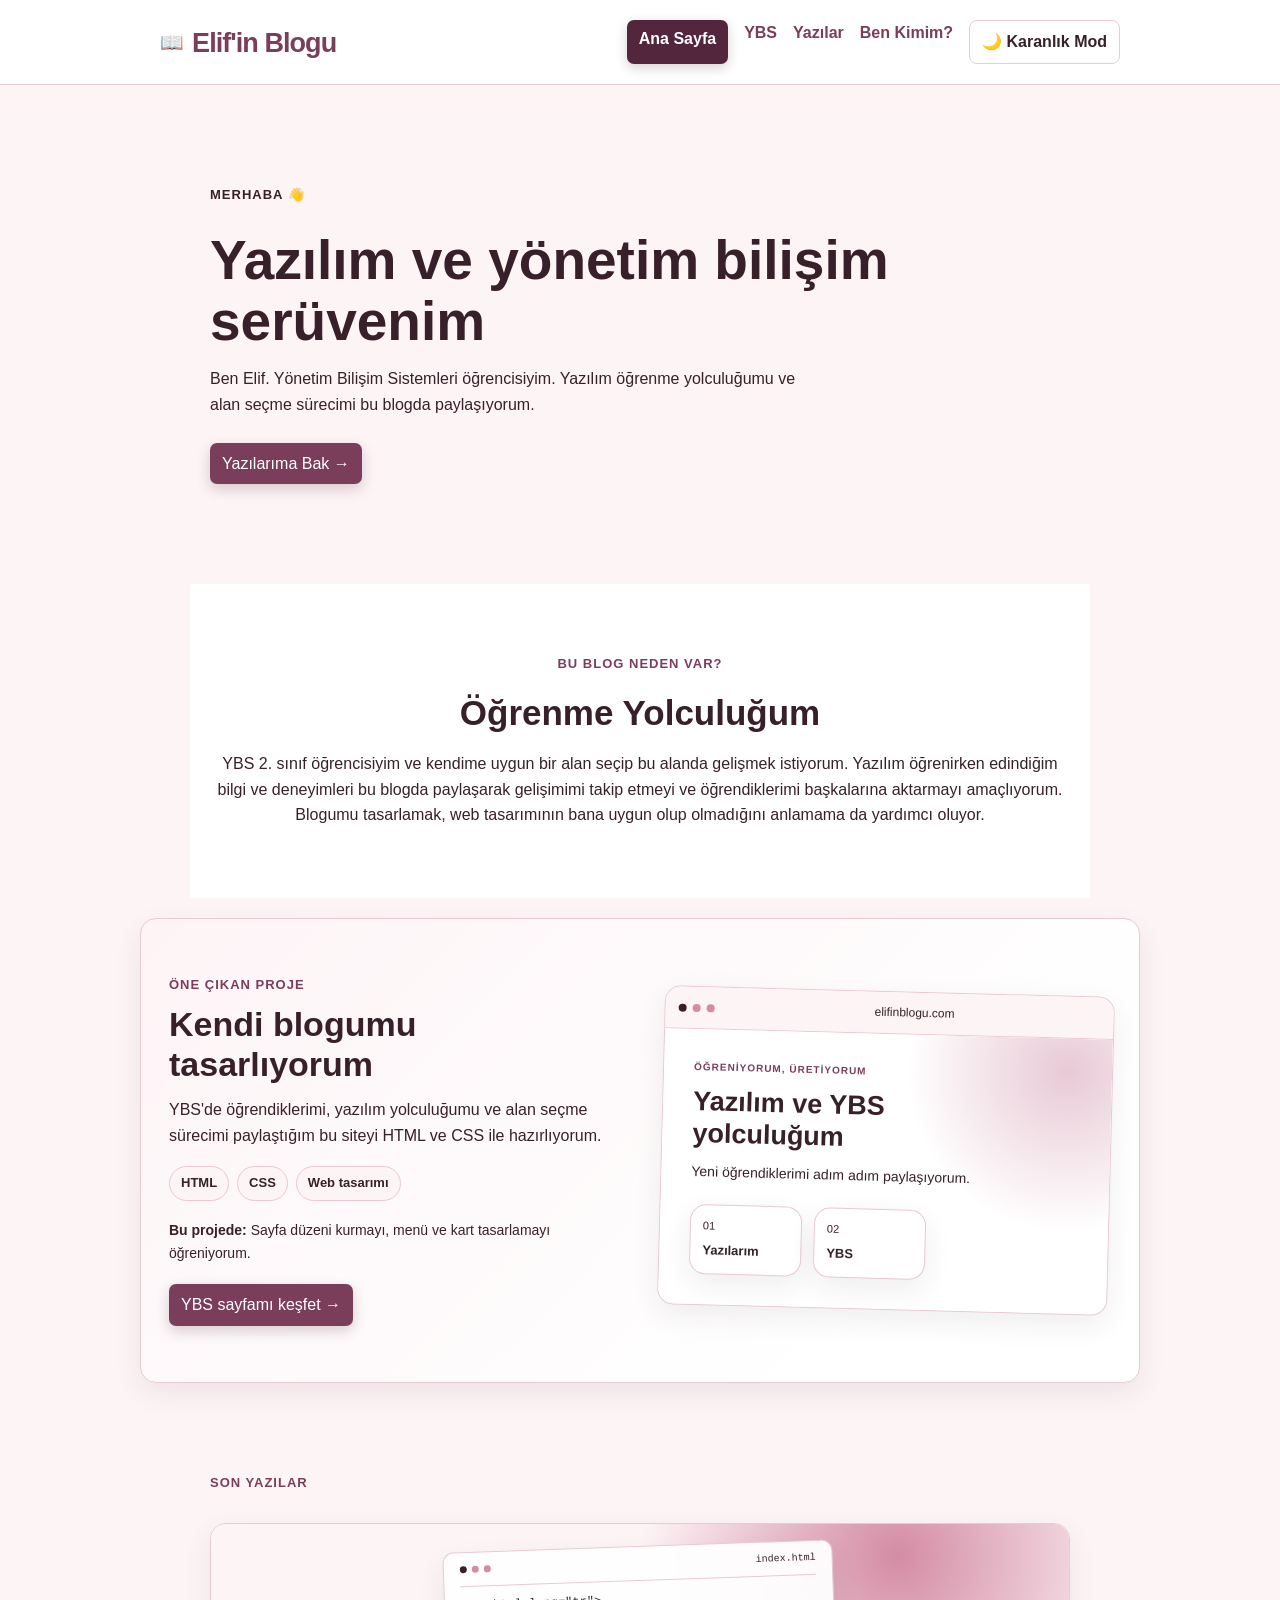
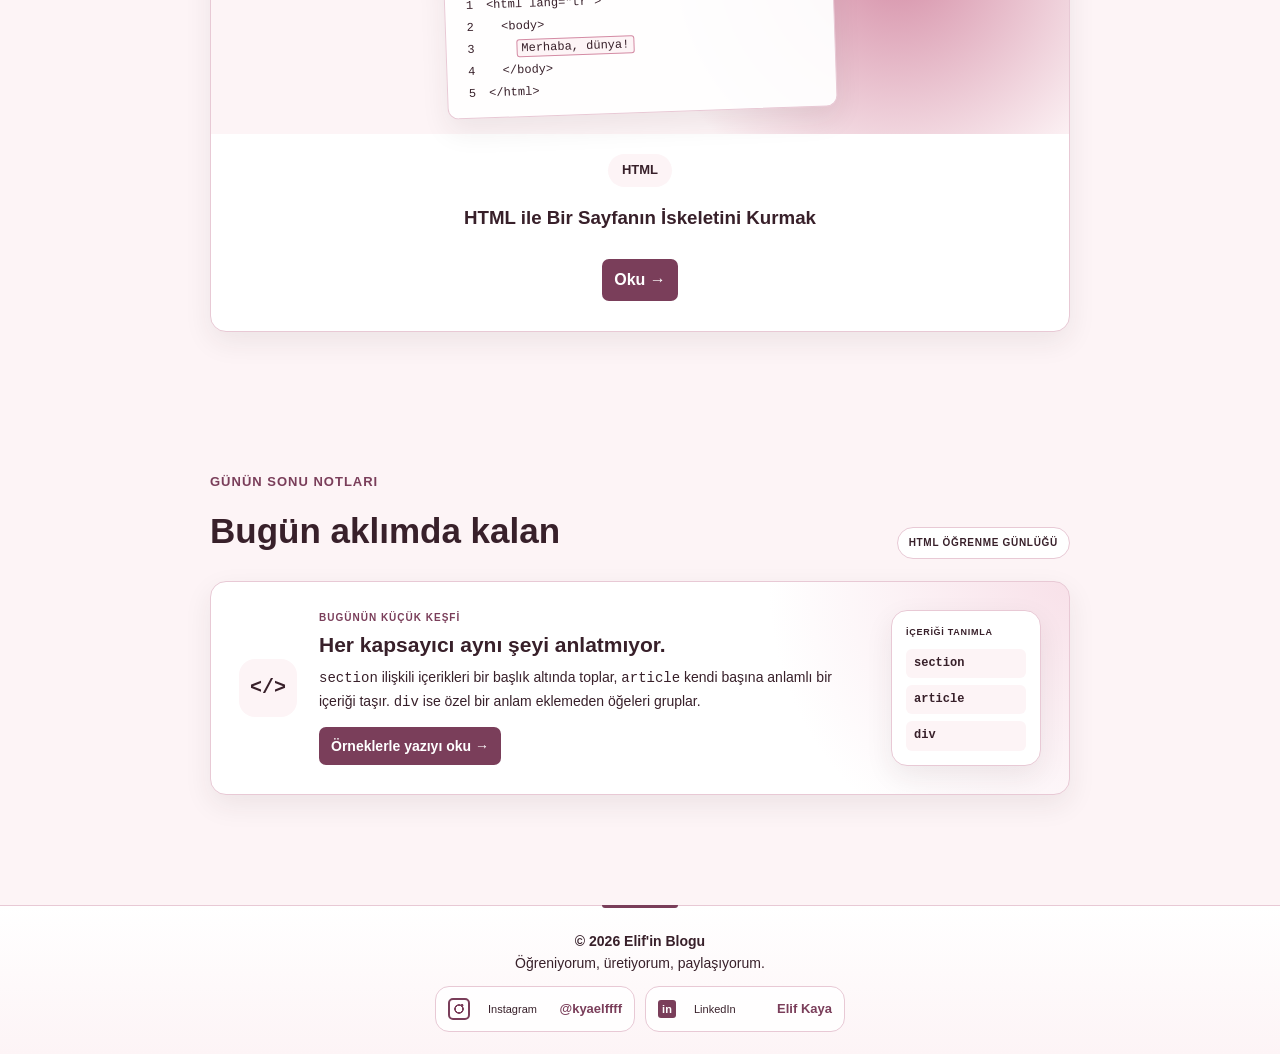
==== commit 7a34aed4: "README güncellendi, JavaScript açıklamaları ve vercele yükleme yapıldı" ====
--- a/index.html
+++ b/index.html
@@ -65,7 +65,7 @@
             <h2 class="amac-mobil">Alan seçiyor, kod yazıyorum.</h2>
 
             <p class="amac-masaustu">
-                YBS 2. sınıf öğrencisiyim ve kendime uygun bir alan seçerek bu alanda gelişmek istiyorum. Yazılım öğrenirken edindiğim bilgileri ve deneyimlerimi bu blogda paylaşarak hem kendi gelişimimi takip etmeyi hem de öğrendiklerimi başkalarına aktarmayı amaçlıyorum. Blog sayfamı tasarlayarak web tasarımının bana uygun olup olmadığına karar veriyorum.
+                YBS 2. sınıf öğrencisiyim ve kendime uygun bir alan seçip bu alanda gelişmek istiyorum. Yazılım öğrenirken edindiğim bilgi ve deneyimleri bu blogda paylaşarak gelişimimi takip etmeyi ve öğrendiklerimi başkalarına aktarmayı amaçlıyorum. Blogumu tasarlamak, web tasarımının bana uygun olup olmadığını anlamama da yardımcı oluyor.
             </p>
             <p class="amac-mobil">Bir YBS öğrencisinin öğrenme ve gelişim yolculuğu.</p>
 
--- a/style.css
+++ b/style.css
@@ -940,6 +940,7 @@
 }
 
 .yazi-karti {
+    align-self: start;
     background-color: white;
     border: 1px solid #E8C9D5;
     border-radius: 12px;
@@ -1032,14 +1033,30 @@
     position: relative;
     z-index: 1;
     max-width: 750px;
-    margin: auto;
-    padding: 80px 20px;
+    margin: 56px auto;
+    padding: clamp(32px, 6vw, 52px);
+    border: 1px solid var(--kenarlik-rengi);
+    border-radius: 16px;
+    background: var(--kart-arkaplan);
+    box-shadow: 0 10px 28px var(--golge);
+}
+
+.yazi > .etiket {
+    display: inline-block;
+    margin-bottom: 12px;
+    padding: 5px 10px;
+    border: 1px solid var(--kenarlik-rengi);
+    border-radius: 999px;
+    background: var(--sayfa-arkaplan);
+    color: var(--ana-renk);
+    font-size: 12px;
+    letter-spacing: .07em;
 }
 
 .yazi h1 {
-    font-size: 50px;
+    font-size: clamp(32px, 4vw, 42px);
     line-height: 1.2;
-    margin: 15px 0;
+    margin: 0 0 24px;
 }
 
 .ozet {
@@ -1050,11 +1067,24 @@
 
 .yazi h2 {
     margin-top: 40px;
-    margin-bottom: 10px;
+    margin-bottom: 12px;
+    line-height: 1.3;
+}
+
+.yazi h3 {
+    margin: 28px 0 10px;
+    color: var(--baslik-rengi);
+    line-height: 1.35;
 }
 
 .yazi p {
     color: #38202A;
+    margin-bottom: 18px;
+    line-height: 1.8;
+}
+
+.yazi p:last-of-type {
+    margin-bottom: 0;
 }
 
 pre {
@@ -1070,7 +1100,7 @@
 }
 
 pre::before {
-    content: "HTML  •  ÖRNEK KOD";
+    content: "ÖRNEK KOD";
     position: absolute;
     top: 0;
     right: 0;
@@ -1087,15 +1117,7 @@
 }
 
 pre::after {
-    content: "";
-    position: absolute;
-    top: 13px;
-    left: 15px;
-    width: 9px;
-    height: 9px;
-    border-radius: 50%;
-    background: #38202A;
-    box-shadow: 15px 0 #D48CA5, 30px 0 #D48CA5;
+    display: none;
 }
 
 pre code {
@@ -1309,13 +1331,13 @@
 
 footer {
     position: relative;
-    margin-top: 58px;
-    padding: 34px max(24px, calc((100% - 900px) / 2)) 30px;
+    margin-top: 40px;
+    padding: 24px max(24px, calc((100% - 900px) / 2)) 22px;
     display: flex;
     flex-wrap: wrap;
     justify-content: center;
     align-items: center;
-    gap: 10px 12px;
+    gap: 8px 10px;
     border-top: 1px solid #E8C9D5;
     background: radial-gradient(ellipse at 50% 0, #F8E1E9 0, transparent 55%), #fff;
     color: #38202A;
@@ -1349,7 +1371,7 @@
 }
 
 footer p:nth-child(n + 3) {
-    width: 220px;
+    width: 200px;
     max-width: 100%;
     padding: 0;
     overflow: hidden;
@@ -1399,8 +1421,8 @@
 }
 
 footer p:nth-child(n + 3) a {
-    min-height: 52px;
-    padding: 10px 14px;
+    min-height: 44px;
+    padding: 8px 12px;
     display: flex;
     align-items: center;
     justify-content: space-between;
@@ -1566,13 +1588,14 @@
     }
 
     .yazi {
-        padding: 48px 20px;
+        margin: 24px 16px;
+        padding: 32px 22px;
     }
 
     footer {
-        margin-top: 36px;
-        padding: 28px 16px;
-        gap: 10px;
+        margin-top: 28px;
+        padding: 22px 16px;
+        gap: 8px;
         text-align: center;
     }
 
@@ -2358,3 +2381,28 @@
         grid-column: auto;
     }
 }
+
+.js-karsilastirma {
+    margin: 28px 0;
+}
+
+.js-karsilastirma img {
+    display: block;
+    width: 100%;
+    max-width: 100%;
+    height: auto;
+    border: 1px solid var(--kenarlik-rengi);
+    border-radius: 14px;
+}
+
+.js-karsilastirma figcaption {
+    margin-top: 12px;
+    color: var(--metin-rengi);
+    font-size: 14px;
+    text-align: center;
+}
+
+.yazi-listesi-ust {
+    margin-top: 0;
+    margin-bottom: 24px;
+}
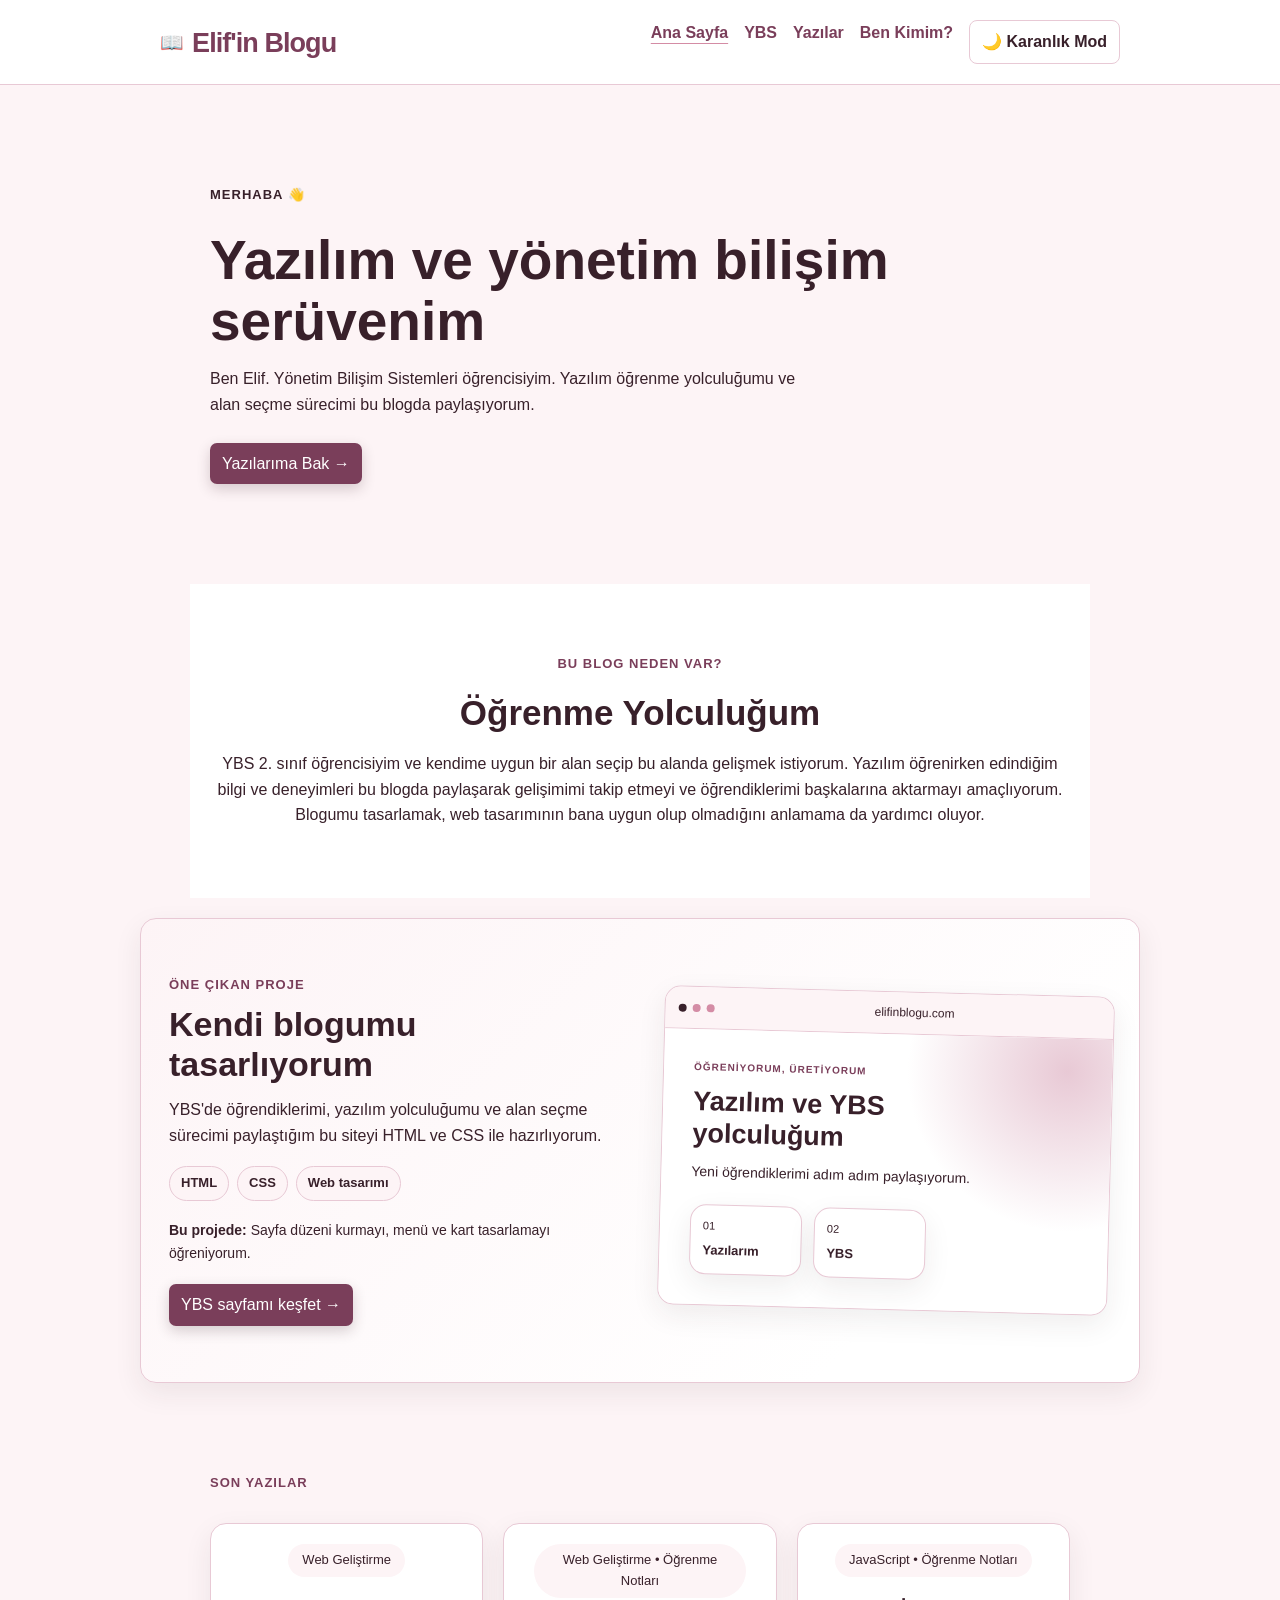
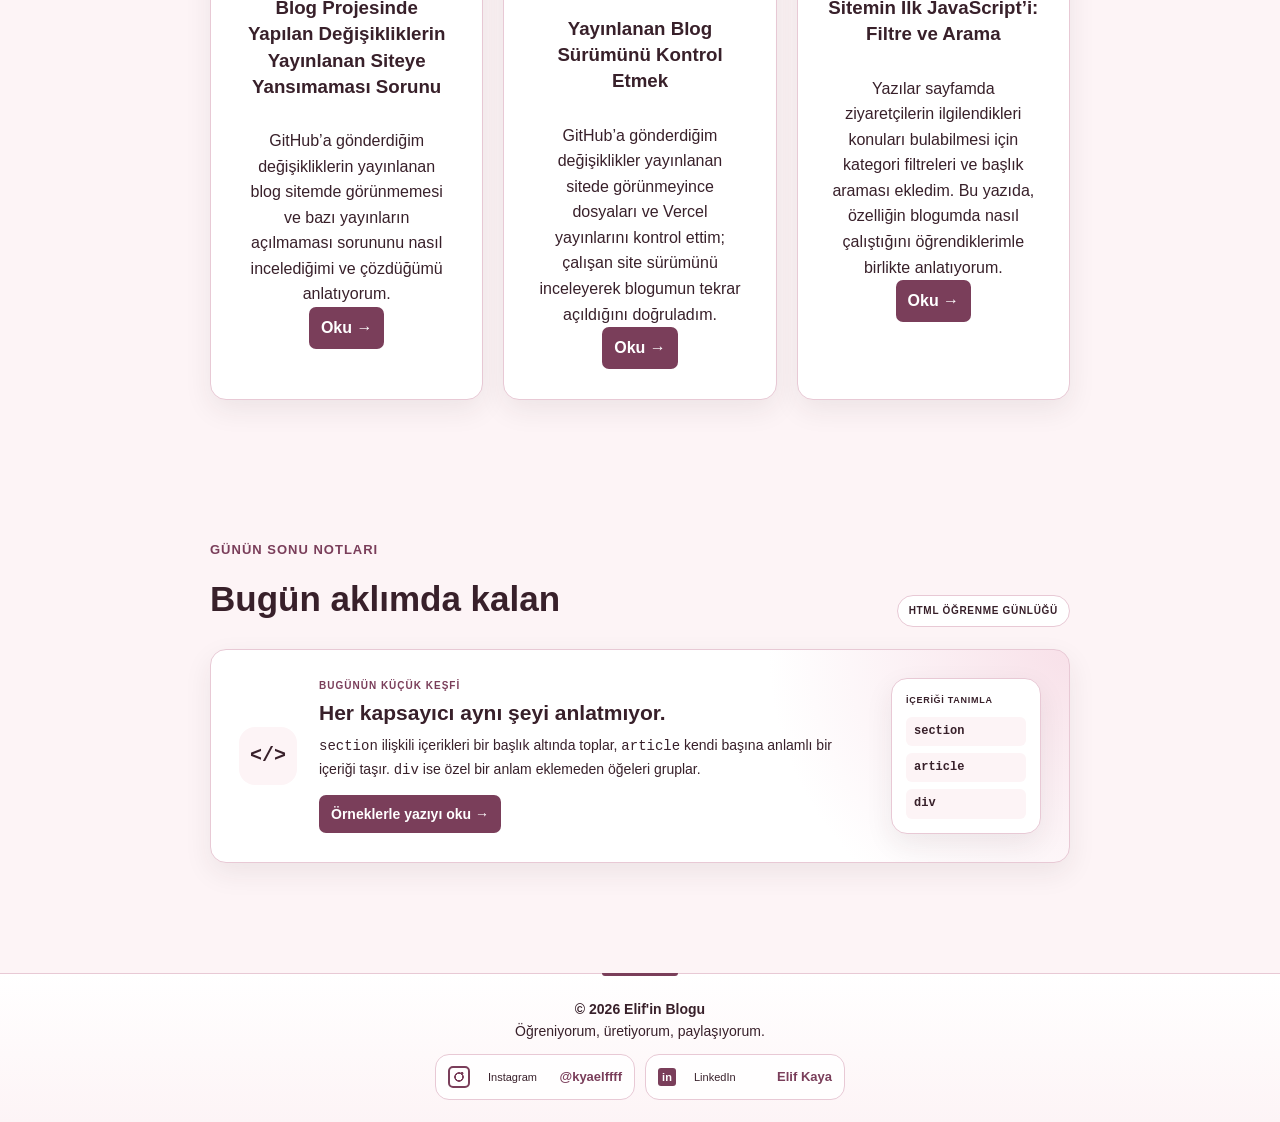
==== commit 29108909: "Complete week 4 blog tasks Co-authored-by: Copilot <223556219+Copilot@users.noreply.github.com>" ====
--- a/index.html
+++ b/index.html
@@ -111,31 +111,7 @@
             <p class="etiket">SON YAZILAR</p>
 
             <div class="kartlar">
-
-                <article class="kart">
-
-                    <div class="kart-kapak" aria-hidden="true">
-                        <div class="kod-penceresi">
-                            <div class="kod-pencere-noktalar"><i></i><i></i><i></i><span>index.html</span></div>
-                            <div class="kod-satiri"><b>1</b><code><em>&lt;html</em> lang=<strong>"tr"</strong><em>&gt;</em></code></div>
-                            <div class="kod-satiri"><b>2</b><code>&nbsp;&nbsp;<em>&lt;body&gt;</em></code></div>
-                            <div class="kod-satiri"><b>3</b><code>&nbsp;&nbsp;&nbsp;&nbsp;<mark>Merhaba, dünya!</mark></code></div>
-                            <div class="kod-satiri"><b>4</b><code>&nbsp;&nbsp;<em>&lt;/body&gt;</em></code></div>
-                            <div class="kod-satiri"><b>5</b><code><em>&lt;/html&gt;</em></code></div>
-                        </div>
-                    </div>
-
-                    <div class="kart-icerik">
-                        <p class="kart-etiket"><strong>HTML</strong></p>
-
-                        <h3>
-                            HTML ile Bir Sayfanın İskeletini Kurmak
-                        </h3>
-
-                        <a href="yazi2.html">Oku →</a>
-                    </div>
-
-                </article>
+                <p id="son-yazilar-yukleniyor" role="status">Son yazılar yükleniyor...</p>
             </div>
 
         </section>
@@ -174,10 +150,10 @@
         <p><a href="https://www.instagram.com/kyaelffff/" target="_blank" rel="noopener noreferrer"><span>Instagram</span><strong>@kyaelffff</strong></a></p>
         <p><a href="https://www.linkedin.com/in/elif-kaya-b58777379" target="_blank" rel="noopener noreferrer"><span>LinkedIn</span><strong>Elif Kaya</strong></a></p>
     </footer>
+    <script src="json-deneme.js"></script>
 
 </body>
 </html>
 
 
 
-
--- a/style.css
+++ b/style.css
@@ -872,6 +872,16 @@
     padding: 0 20px;
 }
 
+.yazilar-sayfasi .sayfa-baslik {
+    max-width: 940px;
+    margin: 0 auto;
+    padding: 48px 20px 28px;
+}
+
+.yazilar-sayfasi .sayfa-baslik h1 {
+    font-size: 42px;
+}
+
 .yazi-filtre-dugmesi {
     min-height: 42px;
     padding: 8px 16px;
@@ -899,11 +909,16 @@
 .yazi-listesi {
     max-width: 900px;
     margin: auto;
-    padding: 20px;
+    padding: 16px 20px 36px;
 
     display: grid;
     grid-template-columns: 1fr 1fr;
-    gap: 20px;
+    gap: 16px;
+}
+
+.yazi-listesi #yazilar-yukleniyor {
+    grid-column: 1 / -1;
+    text-align: center;
 }
 
 .yazi-listesi label[for="arama"],
@@ -940,7 +955,8 @@
 }
 
 .yazi-karti {
-    align-self: start;
+    display: flex;
+    flex-direction: column;
     background-color: white;
     border: 1px solid #E8C9D5;
     border-radius: 12px;
@@ -963,12 +979,14 @@
 }
 
 .yazi-karti p:not(.etiket) {
+    margin-bottom: 24px;
     color: #38202A;
 }
 
 .yazi-karti a {
     display: inline-block;
-    margin-top: 15px;
+    margin-top: auto;
+    padding-top: 15px;
     color: #38202A;
     text-decoration: none;
     font-weight: bold;
@@ -1827,6 +1845,23 @@
     color: #FFFFFF;
 }
 
+/* Yazı kartlarındaki bağlantıyı kutucuklu düğme olarak göster. */
+.yazi-karti a {
+    align-self: flex-start;
+    padding: 8px 12px;
+    border-radius: 7px;
+    background-color: #7A3E5A;
+    color: #FFFFFF;
+    text-decoration: none;
+    transition: background-color .2s ease, color .2s ease, box-shadow .2s ease;
+}
+
+.yazi-karti a:hover,
+.yazi-karti a:focus-visible {
+    background-color: #54263D;
+    color: #FFFFFF;
+}
+
 .proje-vitrin {
     background: linear-gradient(135deg, #FDF4F6 0%, #FFFFFF 78%);
 }
@@ -1872,15 +1907,12 @@
     color: #FFFFFF;
 }
 
-.menu a[aria-current="page"],
-.menu a[aria-current="page"]:hover,
-.menu a[aria-current="page"]:focus-visible {
-    padding: 6px 12px;
-    border-radius: 7px;
-    background: #54263D;
-    box-shadow: 0 4px 12px rgba(56, 32, 42, .2);
-    color: #FFFFFF;
-    text-decoration: none;
+.menu a[aria-current="page"] {
+    color: var(--ana-renk);
+    text-decoration: underline;
+    text-decoration-color: var(--ikincil-renk);
+    text-decoration-thickness: 1px;
+    text-underline-offset: 5px;
 }
 
 footer {
@@ -1977,11 +2009,6 @@
     color: var(--metin);
 }
 
-body.karanlik .menu a[aria-current="page"] {
-    background: var(--buton-rengi);
-    color: #FFFFFF;
-}
-
 #theme-toggle {
     padding: 8px 12px;
     border: 1px solid var(--kenarlik-rengi);
